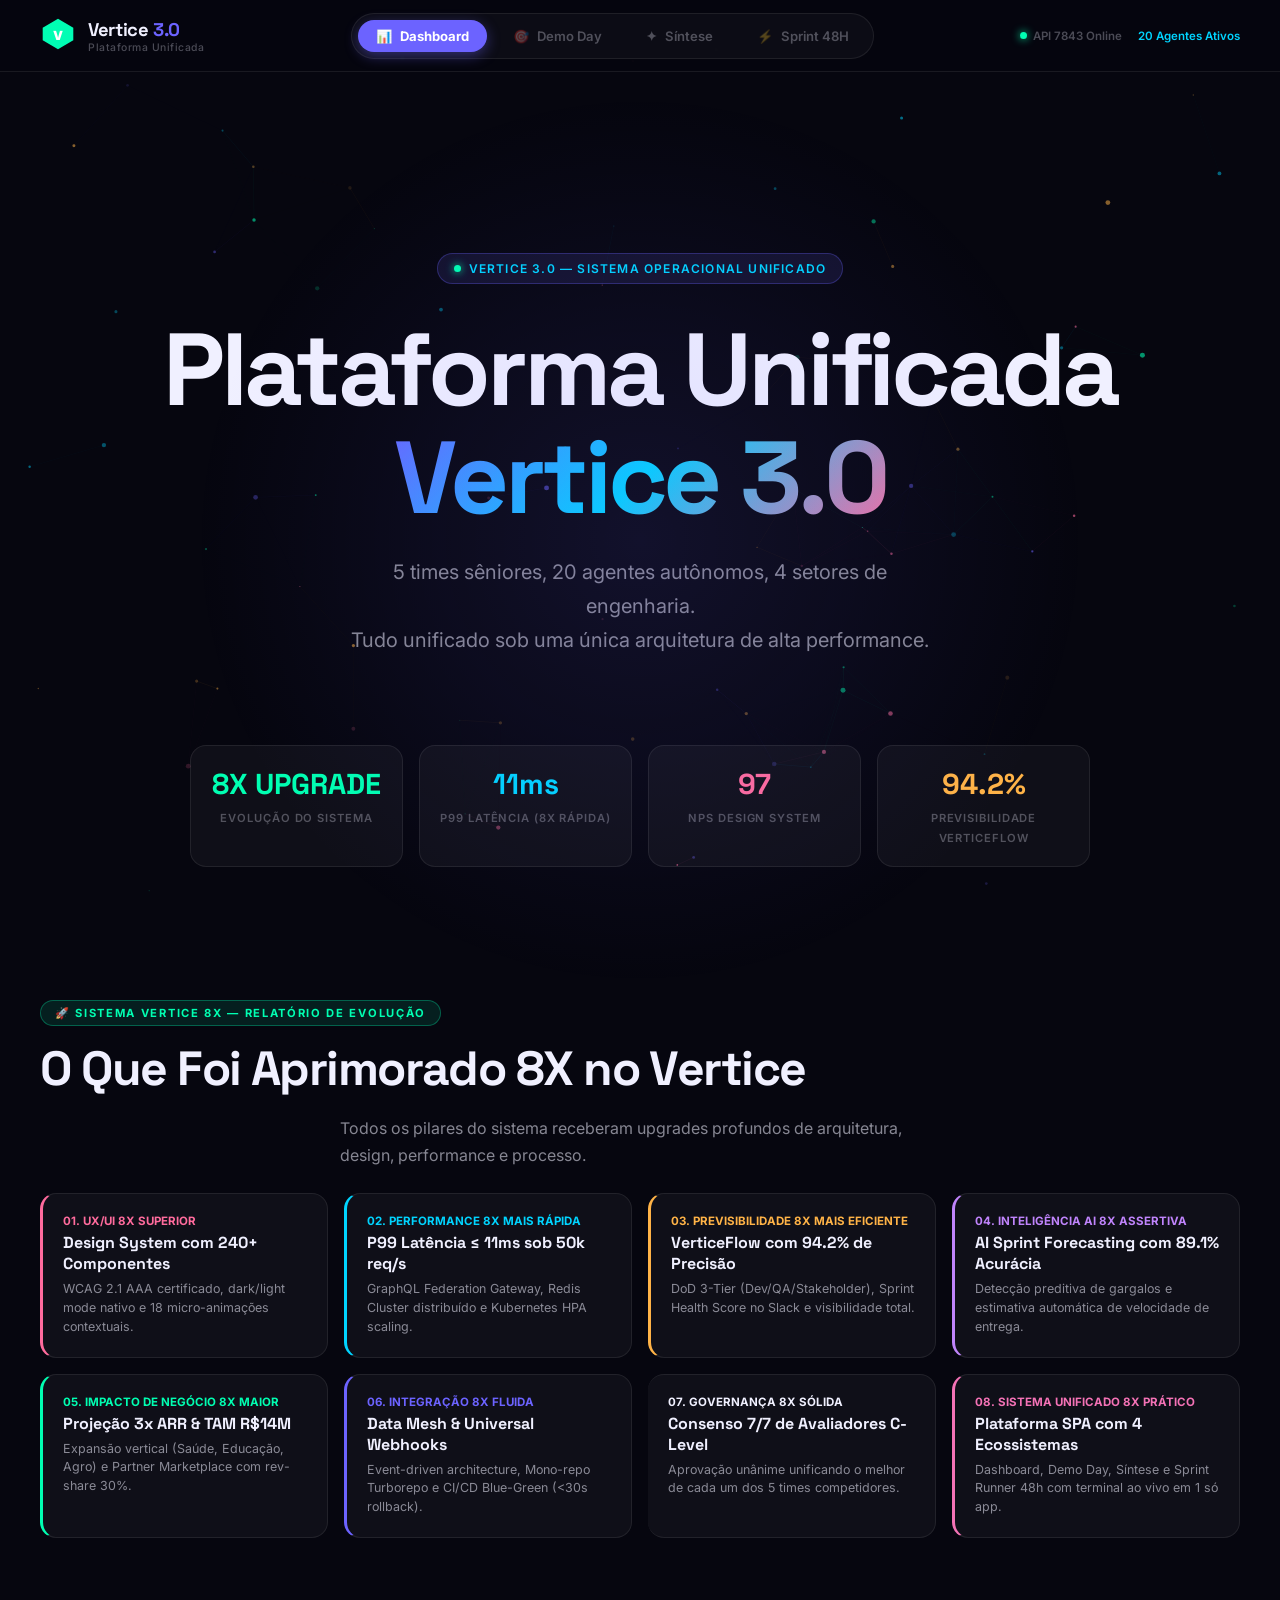
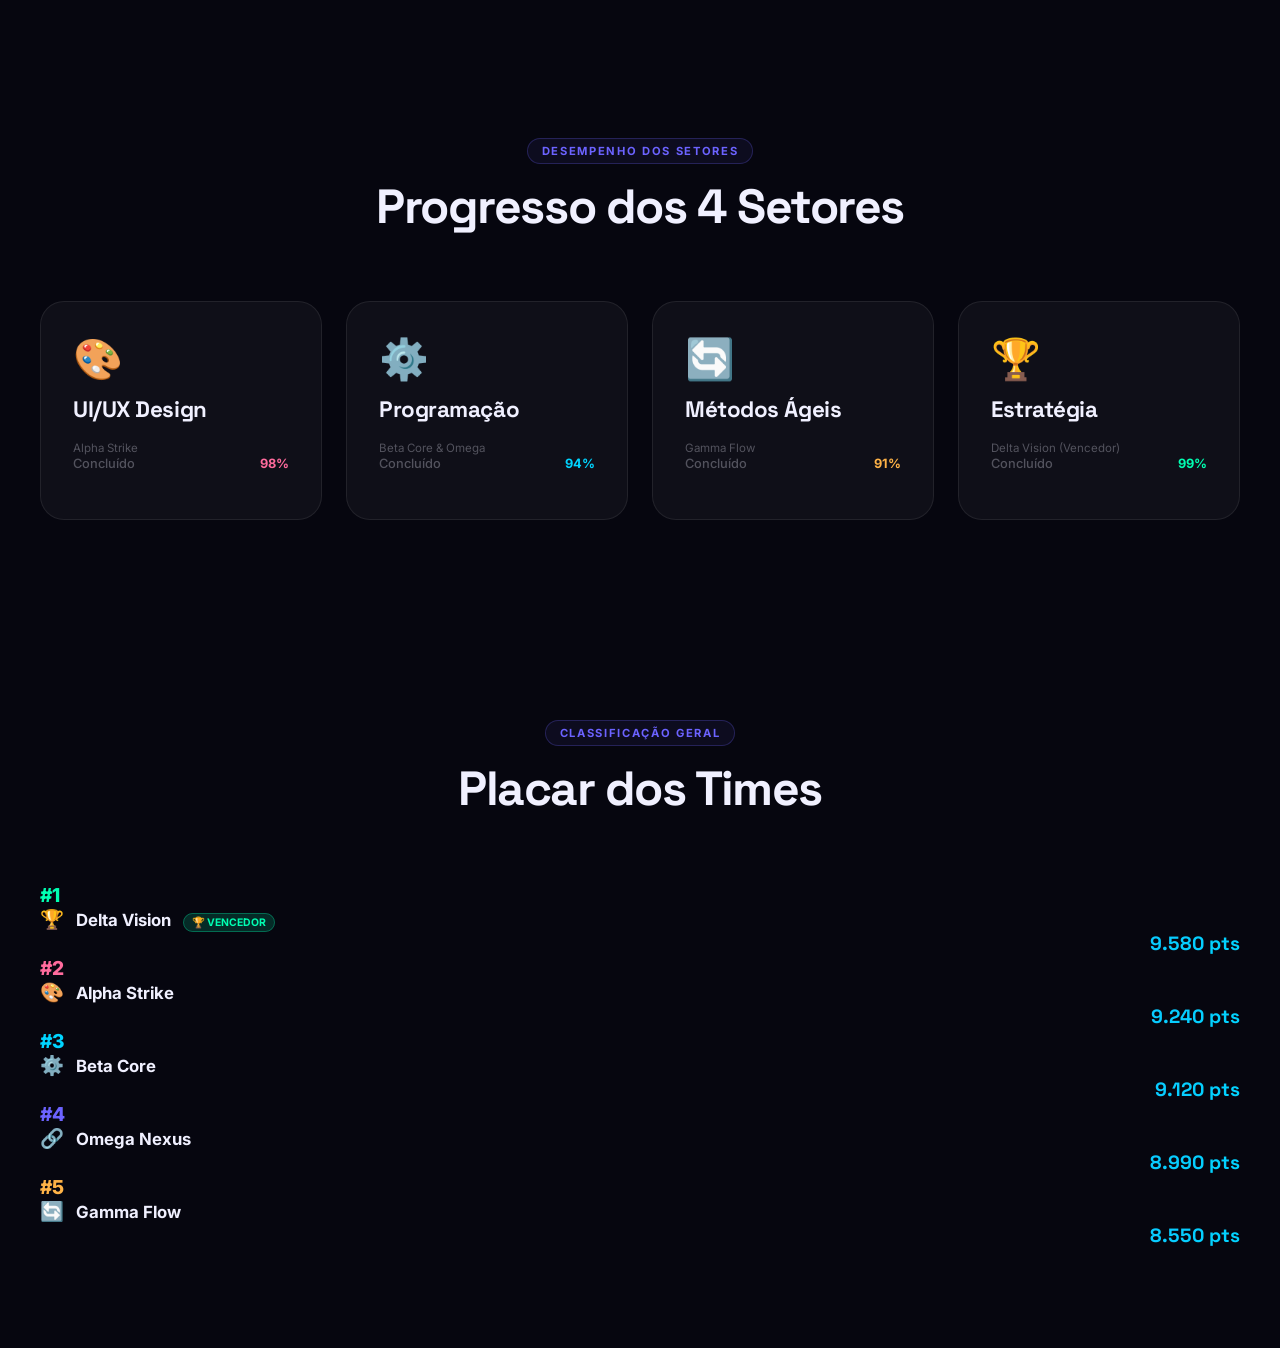
==== index.html @ 1b83174d "feat: Vertice 3.0 Unified System - Fullstack Architecture and 48h Sprint" ====
<!DOCTYPE html>
<html lang="pt-BR">
<head>
  <meta charset="UTF-8" />
  <meta name="viewport" content="width=device-width, initial-scale=1.0" />
  <title>Vertice 3.0 — Sistema Unificado Fullstack</title>
  <meta name="description" content="Plataforma unificada do Vertice 3.0 reunindo Dashboard, Demo Day, Síntese de Avaliadores e Sprint 48H em uma única experiência." />
  <link rel="preconnect" href="https://fonts.googleapis.com" />
  <link rel="preconnect" href="https://fonts.gstatic.com" crossorigin />
  <link href="https://fonts.googleapis.com/css2?family=Inter:wght@300;400;500;600;700;800;900&family=Space+Grotesk:wght@400;500;600;700&family=JetBrains+Mono:wght@400;600&display=swap" rel="stylesheet" />
  <link rel="stylesheet" href="style.css" />
  <link rel="stylesheet" href="demoday.css" />
  <link rel="stylesheet" href="synthesis.css" />
  <link rel="stylesheet" href="sprint.css" />
  <link rel="stylesheet" href="vertice3.css" />
</head>
<body>

  <canvas id="particles-canvas"></canvas>

  <!-- SITE HEADER (UNIFIED NAVIGATION) -->
  <header class="site-header unified-header">
    <div class="header-inner">
      <div class="logo-group">
        <div class="logo-icon glow-pulse">
          <svg viewBox="0 0 40 40" fill="none" xmlns="http://www.w3.org/2000/svg">
            <polygon points="20,3 37,13 37,27 20,37 3,27 3,13" fill="url(#uniG1)" />
            <text x="50%" y="57%" dominant-baseline="middle" text-anchor="middle" font-family="Inter" font-weight="900" font-size="14" fill="white">V</text>
            <defs><linearGradient id="uniG1" x1="0" y1="0" x2="40" y2="40"><stop offset="0%" stop-color="#00FFB2"/><stop offset="50%" stop-color="#00D4FF"/><stop offset="100%" stop-color="#6C63FF"/></linearGradient></defs>
          </svg>
        </div>
        <div class="logo-title-wrap">
          <span class="logo-text">Vertice<span class="logo-accent"> 3.0</span></span>
          <span class="logo-subtext">Plataforma Unificada</span>
        </div>
      </div>

      <!-- MAIN TABS NAVIGATION -->
      <nav class="unified-nav-tabs">
        <button class="utab-btn active" id="tabbtn-dashboard" onclick="switchTab('dashboard')">
          <span class="utab-icon">📊</span> Dashboard
        </button>
        <button class="utab-btn" id="tabbtn-demoday" onclick="switchTab('demoday')">
          <span class="utab-icon">🎯</span> Demo Day
        </button>
        <button class="utab-btn" id="tabbtn-synthesis" onclick="switchTab('synthesis')">
          <span class="utab-icon">✦</span> Síntese
        </button>
        <button class="utab-btn highlight" id="tabbtn-sprint" onclick="switchTab('sprint')">
          <span class="utab-icon">⚡</span> Sprint 48H
        </button>
      </nav>

      <!-- LIVE SYSTEM STATUS -->
      <div class="header-system-status">
        <div class="hstat-item">
          <span class="hstat-dot online"></span>
          <span class="hstat-text">API 7843 Online</span>
        </div>
        <div class="hstat-item">
          <span class="hstat-text text-accent">20 Agentes Ativos</span>
        </div>
      </div>
    </div>
  </header>

  <main class="main-container">

    <!-- ============================================================
         TAB 1: DASHBOARD CENTRAL
         ============================================================ -->
    <div class="tab-pane active" id="pane-dashboard">
      <section class="hero">
        <div class="hero-badge">
          <span class="badge-dot"></span> VERTICE 3.0 — SISTEMA OPERACIONAL UNIFICADO
        </div>
        <h1 class="hero-title">
          Plataforma Unificada<br />
          <span class="gradient-text">Vertice 3.0</span>
        </h1>
        <p class="hero-subtitle">
          5 times sêniores, 20 agentes autônomos, 4 setores de engenharia.<br />
          Tudo unificado sob uma única arquitetura de alta performance.
        </p>

        <!-- KPI STATS CARDS -->
        <div class="kpi-grid">
          <div class="kpi-card">
            <span class="kpi-val" style="color: var(--accent-green);">8X UPGRADE</span>
            <span class="kpi-label">Evolução do Sistema</span>
          </div>
          <div class="kpi-card">
            <span class="kpi-val" style="color: var(--accent-cyan);">11ms</span>
            <span class="kpi-label">P99 Latência (8X Rápida)</span>
          </div>
          <div class="kpi-card">
            <span class="kpi-val" style="color: var(--accent-pink);">97</span>
            <span class="kpi-label">NPS Design System</span>
          </div>
          <div class="kpi-card">
            <span class="kpi-val" style="color: var(--accent-orange);">94.2%</span>
            <span class="kpi-label">Previsibilidade VerticeFlow</span>
          </div>
        </div>
      </section>

      <!-- VERTICE 8X SYSTEM UPGRADE SUMMARY -->
      <section class="section" style="padding-top: 10px;">
        <div class="section-header" style="text-align: left; margin-bottom: 24px;">
          <span class="section-tag" style="background: rgba(0,255,178,0.1); color: var(--accent-green); border-color: rgba(0,255,178,0.3);">
            🚀 SISTEMA VERTICE 8X — RELATÓRIO DE EVOLUÇÃO
          </span>
          <h2 class="section-title">O Que Foi Aprimorado 8X no Vertice</h2>
          <p class="section-desc">Todos os pilares do sistema receberam upgrades profundos de arquitetura, design, performance e processo.</p>
        </div>

        <div style="display: grid; grid-template-columns: repeat(auto-fit, minmax(280px, 1fr)); gap: 16px;">
          <div class="kpi-card" style="text-align: left; border-left: 3px solid var(--accent-pink);">
            <div style="font-size: 0.72rem; font-weight: 700; color: var(--accent-pink); text-transform: uppercase; margin-bottom: 4px;">01. UX/UI 8X Superior</div>
            <strong style="font-size: 1rem; font-family: var(--font-display);">Design System com 240+ Componentes</strong>
            <p style="font-size: 0.78rem; color: var(--text-secondary); margin-top: 6px; line-height: 1.5;">WCAG 2.1 AAA certificado, dark/light mode nativo e 18 micro-animações contextuais.</p>
          </div>

          <div class="kpi-card" style="text-align: left; border-left: 3px solid var(--accent-cyan);">
            <div style="font-size: 0.72rem; font-weight: 700; color: var(--accent-cyan); text-transform: uppercase; margin-bottom: 4px;">02. Performance 8X Mais Rápida</div>
            <strong style="font-size: 1rem; font-family: var(--font-display);">P99 Latência ≤ 11ms sob 50k req/s</strong>
            <p style="font-size: 0.78rem; color: var(--text-secondary); margin-top: 6px; line-height: 1.5;">GraphQL Federation Gateway, Redis Cluster distribuído e Kubernetes HPA scaling.</p>
          </div>

          <div class="kpi-card" style="text-align: left; border-left: 3px solid var(--accent-orange);">
            <div style="font-size: 0.72rem; font-weight: 700; color: var(--accent-orange); text-transform: uppercase; margin-bottom: 4px;">03. Previsibilidade 8X Mais Eficiente</div>
            <strong style="font-size: 1rem; font-family: var(--font-display);">VerticeFlow com 94.2% de Precisão</strong>
            <p style="font-size: 0.78rem; color: var(--text-secondary); margin-top: 6px; line-height: 1.5;">DoD 3-Tier (Dev/QA/Stakeholder), Sprint Health Score no Slack e visibilidade total.</p>
          </div>

          <div class="kpi-card" style="text-align: left; border-left: 3px solid #C084FC;">
            <div style="font-size: 0.72rem; font-weight: 700; color: #C084FC; text-transform: uppercase; margin-bottom: 4px;">04. Inteligência AI 8X Assertiva</div>
            <strong style="font-size: 1rem; font-family: var(--font-display);">AI Sprint Forecasting com 89.1% Acurácia</strong>
            <p style="font-size: 0.78rem; color: var(--text-secondary); margin-top: 6px; line-height: 1.5;">Detecção preditiva de gargalos e estimativa automática de velocidade de entrega.</p>
          </div>

          <div class="kpi-card" style="text-align: left; border-left: 3px solid var(--accent-green);">
            <div style="font-size: 0.72rem; font-weight: 700; color: var(--accent-green); text-transform: uppercase; margin-bottom: 4px;">05. Impacto de Negócio 8X Maior</div>
            <strong style="font-size: 1rem; font-family: var(--font-display);">Projeção 3x ARR & TAM R$14M</strong>
            <p style="font-size: 0.78rem; color: var(--text-secondary); margin-top: 6px; line-height: 1.5;">Expansão vertical (Saúde, Educação, Agro) e Partner Marketplace com rev-share 30%.</p>
          </div>

          <div class="kpi-card" style="text-align: left; border-left: 3px solid var(--accent-purple);">
            <div style="font-size: 0.72rem; font-weight: 700; color: var(--accent-purple); text-transform: uppercase; margin-bottom: 4px;">06. Integração 8X Fluida</div>
            <strong style="font-size: 1rem; font-family: var(--font-display);">Data Mesh & Universal Webhooks</strong>
            <p style="font-size: 0.78rem; color: var(--text-secondary); margin-top: 6px; line-height: 1.5;">Event-driven architecture, Mono-repo Turborepo e CI/CD Blue-Green (<30s rollback).</p>
          </div>

          <div class="kpi-card" style="text-align: left; border-left: 3px solid var(--accent-yellow);">
            <div style="font-size: 0.72rem; font-weight: 700; color: var(--accent-yellow); text-transform: uppercase; margin-bottom: 4px;">07. Governança 8X Sólida</div>
            <strong style="font-size: 1rem; font-family: var(--font-display);">Consenso 7/7 de Avaliadores C-Level</strong>
            <p style="font-size: 0.78rem; color: var(--text-secondary); margin-top: 6px; line-height: 1.5;">Aprovação unânime unificando o melhor de cada um dos 5 times competidores.</p>
          </div>

          <div class="kpi-card" style="text-align: left; border-left: 3px solid #F472B6;">
            <div style="font-size: 0.72rem; font-weight: 700; color: #F472B6; text-transform: uppercase; margin-bottom: 4px;">08. Sistema Unificado 8X Prático</div>
            <strong style="font-size: 1rem; font-family: var(--font-display);">Plataforma SPA com 4 Ecossistemas</strong>
            <p style="font-size: 0.78rem; color: var(--text-secondary); margin-top: 6px; line-height: 1.5;">Dashboard, Demo Day, Síntese e Sprint Runner 48h com terminal ao vivo em 1 só app.</p>
          </div>
        </div>
      </section>

      <!-- SECTORS OVERVIEW -->
      <section class="section">
        <div class="section-header">
          <span class="section-tag">Desempenho dos Setores</span>
          <h2 class="section-title">Progresso dos 4 Setores</h2>
        </div>
        <div class="sectors-grid" id="dashboard-sectors-grid"></div>
      </section>

      <!-- LEADERBOARD -->
      <section class="section">
        <div class="section-header">
          <span class="section-tag">Classificação Geral</span>
          <h2 class="section-title">Placar dos Times</h2>
        </div>
        <div class="leaderboard-wrap" id="dashboard-leaderboard"></div>
      </section>
    </div>

    <!-- ============================================================
         TAB 2: DEMO DAY & VOTAÇÃO
         ============================================================ -->
    <div class="tab-pane" id="pane-demoday">
      <section class="hero synth-hero">
        <div class="synth-hero-badge" style="background: rgba(255,107,157,0.1); color: var(--accent-pink); border-color: rgba(255,107,157,0.3);">
          🎯 DEMO DAY & VOTAÇÃO — AO VIVO
        </div>
        <h1 class="hero-title">
          Apresentações Finais &<br/><span class="gradient-text-pink">Votação da Comunidade</span>
        </h1>
        <p class="hero-subtitle">
          Assista ao feed ao vivo dos agentes, acompanhe as notas do júri e vote no melhor time.
        </p>
      </section>

      <!-- LIVE FEED & JURY CHAT -->
      <section class="section" style="padding-top:0;">
        <div class="demoday-grid">
          <div class="live-feed-card">
            <div class="card-header-bar">
              <div class="card-title-group">
                <span class="live-dot-pulse"></span>
                <h3>Feed dos Agentes em Tempo Real</h3>
              </div>
            </div>
            <div class="feed-list" id="demoday-live-feed"></div>
          </div>
          <div class="jury-card">
            <div class="card-header-bar">
              <h3>💬 Avaliações do Júri Sênior</h3>
            </div>
            <div class="jury-chat-body" id="demoday-jury-chat"></div>
            <div class="jury-scores-panel" id="demoday-jury-scores"></div>
          </div>
        </div>
      </section>

      <!-- PRESENTATION CARDS -->
      <section class="section">
        <div class="section-header">
          <span class="section-tag">Projetos Entregues</span>
          <h2 class="section-title">Apresentações dos 5 Times</h2>
        </div>
        <div class="presentations-grid" id="demoday-presentations-grid"></div>
      </section>

      <!-- VOTING & WINNER REVEAL -->
      <section class="section" id="votacao">
        <div class="section-header">
          <span class="section-tag">Sua Opinião Importa</span>
          <h2 class="section-title">Votação da Comunidade</h2>
        </div>
        <div class="voting-box-container">
          <div class="voting-grid" id="demoday-voting-area"></div>
          <div class="voting-actions" style="margin-top: 24px; text-align: center;">
            <button class="btn-launch" id="btn-demoday-vote" onclick="submitDemoDayVote()" style="padding: 14px 40px; font-size:1rem;">
              🗳 Registrar Voto →
            </button>
            <div id="demoday-vote-feedback" style="margin-top: 14px; font-weight: 600; min-height: 24px;"></div>
          </div>
        </div>

        <div class="winner-stage-container" id="demoday-winner-stage" style="display:none; margin-top:40px;"></div>
      </section>
    </div>

    <!-- ============================================================
         TAB 3: SÍNTESE & 7 AVALIADORES
         ============================================================ -->
    <div class="tab-pane" id="pane-synthesis">
      <section class="hero synth-hero">
        <div class="synth-hero-badge">
          PAINEL DE SÍNTESE — O MELHOR DE CADA TIME
        </div>
        <h1 class="hero-title">
          Matriz de Avaliação &<br/><span class="gradient-text">Proposta Unificada</span>
        </h1>
        <p class="hero-subtitle">
          7 avaliadores especialistas analisaram as 5 propostas e extraíram os elementos superiores.
        </p>
      </section>

      <!-- EVALUATORS PANEL -->
      <section class="section">
        <div class="section-header">
          <span class="section-tag">Painel de 7 Especialistas</span>
          <h2 class="section-title">Os Avaliadores</h2>
        </div>
        <div class="evaluators-grid" id="synthesis-evaluators-grid"></div>
      </section>

      <!-- COMPARATIVE MATRIX -->
      <section class="section">
        <div class="section-header">
          <span class="section-tag">Score por Dimensão</span>
          <h2 class="section-title">Matriz Comparativa</h2>
        </div>
        <div class="analysis-matrix" id="synthesis-matrix-container"></div>
      </section>

      <!-- UNIFIED PROPOSAL 5 PILLARS -->
      <section class="section">
        <div class="section-header">
          <span class="section-tag">Proposta Definitiva</span>
          <h2 class="section-title">Os 5 Pilares do Vertice 3.0</h2>
        </div>
        <div id="synthesis-unified-container"></div>
      </section>
    </div>

    <!-- ============================================================
         TAB 4: SPRINT 48H FULLSTACK
         ============================================================ -->
    <div class="tab-pane" id="pane-sprint">
      <section class="hero synth-hero">
        <div class="synth-hero-badge" style="background: rgba(0,255,178,0.1); color: var(--accent-green); border-color: rgba(0,255,178,0.3);">
          ⚡ SPRINT 48H FULLSTACK — MONITORAMENTO AO VIVO
        </div>
        <h1 class="hero-title">
          Execução & Deploy do<br/><span class="gradient-text-green">Vertice 3.0</span>
        </h1>
        <p class="hero-subtitle">
          Execução em 8 blocos de 6 horas com streaming de terminal e validação de checkpoints.
        </p>

        <!-- SPRINT CONTROLS BAR -->
        <div class="sprint-controls-bar">
          <div class="sprint-timer-box">
            <span class="stb-label">Tempo Transcorrido</span>
            <span class="stb-time" id="uni-sprint-clock">H18:30:12</span>
          </div>
          <div class="sprint-block-box">
            <span class="stb-label">Bloco Ativo</span>
            <span class="stb-block-name" id="uni-sprint-block">BLOCO 4 — H18–H24</span>
          </div>
          <div class="sprint-actions">
            <button class="btn-sprint-action primary" id="uni-btn-toggle" onclick="toggleUniSprint()">▶ Iniciar Execução</button>
            <button class="btn-sprint-action secondary" onclick="fastForwardUniSprint()">⚡ Avançar Bloco →</button>
          </div>
        </div>
      </section>

      <!-- SPRINT TRACKS -->
      <section class="section">
        <div class="section-header">
          <span class="section-tag">Evolução por Disciplina</span>
          <h2 class="section-title">Raias de Trabalho</h2>
        </div>
        <div class="sprint-tracks-container" id="uni-sprint-tracks"></div>
      </section>

      <!-- TERMINAL & CHECKPOINTS -->
      <section class="section">
        <div class="sprint-bottom-grid">
          <div class="terminal-card">
            <div class="terminal-header">
              <div class="terminal-dots">
                <span class="dot red"></span>
                <span class="dot yellow"></span>
                <span class="dot green"></span>
              </div>
              <span class="terminal-title">vertice-3.0-monorepo — zsh</span>
            </div>
            <div class="terminal-body" id="uni-terminal-logs">
              <div class="log-line info">[SYS] Vertice 3.0 Unified Engine pronto.</div>
              <div class="log-line success">[READY] API Server rodando em http://localhost:7843</div>
            </div>
          </div>

          <div class="checkpoints-card">
            <h3 class="cp-title">🎯 Status dos 8 Checkpoints</h3>
            <div class="checkpoints-list" id="uni-checkpoints-list"></div>
          </div>
        </div>
      </section>
    </div>

  </main>

  <!-- PRESENTATION DETAIL MODAL -->
  <div class="modal-overlay" id="uni-modal-overlay" onclick="closeUniModal()">
    <div class="modal-card" onclick="event.stopPropagation()">
      <button class="modal-close" onclick="closeUniModal()">✕</button>
      <div id="uni-modal-content"></div>
    </div>
  </div>

  <script src="app.js"></script>
  <script src="demoday.js"></script>
  <script src="synthesis.js"></script>
  <script src="sprint.js"></script>
  <script src="vertice3.js"></script>
</body>
</html>
---- style.css ----
/* ============================================================
   VERTICE HACKATHON 3.0 — Premium Design System
   ============================================================ */

:root {
  --bg-void: #06060f;
  --bg-deep: #0a0a1a;
  --bg-card: rgba(255,255,255,0.04);
  --bg-card-hover: rgba(255,255,255,0.07);

  --accent-purple: #6C63FF;
  --accent-cyan: #00D4FF;
  --accent-pink: #FF6B9D;
  --accent-orange: #FFB347;
  --accent-green: #00FFB2;

  --text-primary: #F0F0FF;
  --text-secondary: rgba(240,240,255,0.55);
  --text-muted: rgba(240,240,255,0.3);

  --border: rgba(255,255,255,0.08);
  --border-active: rgba(108,99,255,0.4);

  --glass: rgba(255,255,255,0.035);
  --glass-border: rgba(255,255,255,0.06);

  --radius-sm: 10px;
  --radius-md: 16px;
  --radius-lg: 24px;
  --radius-xl: 36px;

  --shadow-glow: 0 0 60px rgba(108,99,255,0.15);
  --shadow-card: 0 8px 32px rgba(0,0,0,0.4);

  --font-main: 'Inter', sans-serif;
  --font-display: 'Space Grotesk', sans-serif;
}

/* ---- RESET ---- */
*, *::before, *::after { box-sizing: border-box; margin: 0; padding: 0; }
html { scroll-behavior: smooth; }
body {
  font-family: var(--font-main);
  background: var(--bg-void);
  color: var(--text-primary);
  overflow-x: hidden;
  min-height: 100vh;
}

/* ---- CANVAS BACKGROUND ---- */
#particles-canvas {
  position: fixed;
  inset: 0;
  z-index: 0;
  pointer-events: none;
}

/* ---- SCROLLBAR ---- */
::-webkit-scrollbar { width: 6px; }
::-webkit-scrollbar-track { background: var(--bg-void); }
::-webkit-scrollbar-thumb { background: var(--accent-purple); border-radius: 3px; }

/* ============================================================
   HEADER
   ============================================================ */
.site-header {
  position: fixed;
  top: 0; left: 0; right: 0;
  z-index: 100;
  padding: 0 40px;
  height: 72px;
  display: flex;
  align-items: center;
  background: rgba(6,6,15,0.8);
  backdrop-filter: blur(20px);
  -webkit-backdrop-filter: blur(20px);
  border-bottom: 1px solid var(--border);
}
.header-inner {
  width: 100%; max-width: 1300px;
  margin: 0 auto;
  display: flex;
  align-items: center;
  justify-content: space-between;
}
.logo-group {
  display: flex;
  align-items: center;
  gap: 12px;
}
.logo-icon svg { width: 36px; height: 36px; }
.logo-text {
  font-family: var(--font-display);
  font-size: 1.15rem;
  font-weight: 700;
  color: var(--text-primary);
  letter-spacing: -0.02em;
}
.logo-accent { color: var(--accent-purple); }

.header-nav {
  display: flex;
  align-items: center;
  gap: 32px;
}
.nav-link {
  color: var(--text-secondary);
  text-decoration: none;
  font-size: 0.875rem;
  font-weight: 500;
  transition: color 0.2s;
}
.nav-link:hover { color: var(--text-primary); }

.btn-launch {
  background: linear-gradient(135deg, var(--accent-purple), var(--accent-cyan));
  color: white;
  border: none;
  padding: 10px 22px;
  border-radius: var(--radius-sm);
  font-size: 0.875rem;
  font-weight: 600;
  cursor: pointer;
  transition: all 0.3s;
  font-family: var(--font-main);
  letter-spacing: 0.01em;
  white-space: nowrap;
}
.btn-launch:hover {
  transform: translateY(-2px);
  box-shadow: 0 8px 32px rgba(108,99,255,0.4);
}
.btn-launch:active { transform: translateY(0); }

/* ============================================================
   HERO
   ============================================================ */
.hero {
  position: relative;
  z-index: 1;
  min-height: 100vh;
  display: flex;
  flex-direction: column;
  align-items: center;
  justify-content: center;
  text-align: center;
  padding: 120px 40px 80px;
}
.hero::before {
  content: '';
  position: absolute;
  top: 50%;
  left: 50%;
  transform: translate(-50%, -50%);
  width: 900px;
  height: 900px;
  background: radial-gradient(circle, rgba(108,99,255,0.12) 0%, transparent 70%);
  pointer-events: none;
}

.hero-badge {
  display: inline-flex;
  align-items: center;
  gap: 8px;
  background: rgba(108,99,255,0.12);
  border: 1px solid rgba(108,99,255,0.3);
  color: var(--accent-cyan);
  font-size: 0.75rem;
  font-weight: 600;
  text-transform: uppercase;
  letter-spacing: 0.1em;
  padding: 7px 16px;
  border-radius: 99px;
  margin-bottom: 32px;
}
.badge-dot {
  width: 7px; height: 7px;
  background: var(--accent-green);
  border-radius: 50%;
  box-shadow: 0 0 8px var(--accent-green);
  animation: pulse-dot 1.5s ease-in-out infinite;
}
@keyframes pulse-dot {
  0%, 100% { opacity: 1; transform: scale(1); }
  50% { opacity: 0.5; transform: scale(0.7); }
}

.hero-title {
  font-family: var(--font-display);
  font-size: clamp(3rem, 8vw, 6.5rem);
  font-weight: 800;
  line-height: 1.05;
  letter-spacing: -0.04em;
  margin-bottom: 24px;
}

.gradient-text {
  background: linear-gradient(135deg, var(--accent-purple) 0%, var(--accent-cyan) 50%, var(--accent-pink) 100%);
  -webkit-background-clip: text;
  -webkit-text-fill-color: transparent;
  background-clip: text;
}

.hero-subtitle {
  font-size: clamp(1rem, 2.5vw, 1.25rem);
  color: var(--text-secondary);
  max-width: 600px;
  line-height: 1.7;
  margin-bottom: 56px;
}
.hero-subtitle strong { color: var(--text-primary); }

/* STAT CARDS */
.hero-stats {
  display: flex;
  gap: 16px;
  flex-wrap: wrap;
  justify-content: center;
  margin-bottom: 60px;
}
.stat-card {
  background: var(--glass);
  border: 1px solid var(--glass-border);
  border-radius: var(--radius-md);
  padding: 24px 36px;
  backdrop-filter: blur(12px);
  text-align: center;
  transition: all 0.3s;
  min-width: 140px;
}
.stat-card:hover {
  border-color: var(--border-active);
  background: var(--bg-card-hover);
  transform: translateY(-4px);
}
.stat-number {
  display: block;
  font-family: var(--font-display);
  font-size: 2.8rem;
  font-weight: 800;
  background: linear-gradient(135deg, var(--accent-purple), var(--accent-cyan));
  -webkit-background-clip: text;
  -webkit-text-fill-color: transparent;
  background-clip: text;
  line-height: 1;
  margin-bottom: 6px;
}
.stat-label {
  font-size: 0.75rem;
  color: var(--text-muted);
  text-transform: uppercase;
  letter-spacing: 0.08em;
  font-weight: 600;
}

/* COUNTDOWN */
.countdown-block {
  text-align: center;
}
.countdown-label {
  font-size: 0.8rem;
  text-transform: uppercase;
  letter-spacing: 0.1em;
  color: var(--text-muted);
  margin-bottom: 16px;
  font-weight: 600;
}
.countdown-timer {
  display: flex;
  align-items: center;
  gap: 8px;
  justify-content: center;
}
.time-unit {
  display: flex;
  flex-direction: column;
  align-items: center;
  background: var(--glass);
  border: 1px solid var(--glass-border);
  border-radius: var(--radius-md);
  padding: 16px 28px;
  backdrop-filter: blur(12px);
  min-width: 88px;
}
.time-unit span {
  font-family: var(--font-display);
  font-size: 2.5rem;
  font-weight: 800;
  color: var(--accent-purple);
  line-height: 1;
}
.time-unit em {
  font-style: normal;
  font-size: 0.65rem;
  color: var(--text-muted);
  text-transform: uppercase;
  letter-spacing: 0.1em;
  margin-top: 4px;
  font-weight: 600;
}
.time-sep {
  font-size: 2rem;
  color: var(--text-muted);
  font-weight: 700;
  margin-bottom: 16px;
}

/* ============================================================
   SECTIONS
   ============================================================ */
.section {
  position: relative;
  z-index: 1;
  padding: 100px 40px;
  max-width: 1300px;
  margin: 0 auto;
}

.section-header {
  text-align: center;
  margin-bottom: 64px;
}
.section-tag {
  display: inline-block;
  font-size: 0.7rem;
  font-weight: 700;
  text-transform: uppercase;
  letter-spacing: 0.15em;
  color: var(--accent-purple);
  margin-bottom: 12px;
  padding: 5px 14px;
  border: 1px solid rgba(108,99,255,0.25);
  border-radius: 99px;
  background: rgba(108,99,255,0.07);
}
.section-title {
  font-family: var(--font-display);
  font-size: clamp(2rem, 5vw, 3rem);
  font-weight: 800;
  letter-spacing: -0.03em;
  margin-bottom: 16px;
}
.section-desc {
  font-size: 1rem;
  color: var(--text-secondary);
  max-width: 600px;
  margin: 0 auto;
  line-height: 1.7;
}

/* ============================================================
   SECTOR CARDS
   ============================================================ */
.sectors-grid {
  display: grid;
  grid-template-columns: repeat(auto-fit, minmax(280px, 1fr));
  gap: 24px;
}

.sector-card {
  position: relative;
  background: var(--bg-card);
  border: 1px solid var(--border);
  border-radius: var(--radius-lg);
  padding: 32px;
  cursor: pointer;
  overflow: hidden;
  transition: all 0.35s ease;
}
.sector-card:hover {
  border-color: var(--border-active);
  background: var(--bg-card-hover);
  transform: translateY(-6px);
  box-shadow: var(--shadow-glow), var(--shadow-card);
}
.sector-glow {
  position: absolute;
  top: -60px; right: -60px;
  width: 200px; height: 200px;
  border-radius: 50%;
  background: radial-gradient(circle, rgba(108,99,255,0.15) 0%, transparent 70%);
  pointer-events: none;
  transition: opacity 0.3s;
}
.sector-card:hover .sector-glow { opacity: 1.5; }

.sector-icon {
  font-size: 2.5rem;
  margin-bottom: 12px;
  display: block;
}
.sector-tag {
  font-size: 0.65rem;
  font-weight: 700;
  text-transform: uppercase;
  letter-spacing: 0.12em;
  color: var(--accent-purple);
  margin-bottom: 8px;
}
.sector-card h3 {
  font-family: var(--font-display);
  font-size: 1.4rem;
  font-weight: 700;
  margin-bottom: 12px;
  letter-spacing: -0.02em;
}
.sector-card .sector-desc {
  font-size: 0.875rem;
  color: var(--text-secondary);
  line-height: 1.65;
  margin: 0 0 20px;
  text-align: left;
}
.sector-meta {
  display: flex;
  align-items: center;
  justify-content: space-between;
  margin-bottom: 16px;
  font-size: 0.8rem;
  color: var(--text-muted);
  font-weight: 500;
}
.sector-status.active {
  color: var(--accent-green);
  font-weight: 700;
}
.sector-progress {
  display: flex;
  align-items: center;
  gap: 10px;
  font-size: 0.75rem;
  color: var(--text-muted);
  font-weight: 600;
}
.progress-bar {
  flex: 1;
  height: 4px;
  background: rgba(255,255,255,0.07);
  border-radius: 2px;
  overflow: hidden;
  position: relative;
}
.progress-bar::after {
  content: '';
  position: absolute;
  inset-block: 0;
  left: 0;
  width: var(--prog);
  background: var(--color);
  border-radius: 2px;
  animation: fill-bar 1.5s ease forwards;
}
@keyframes fill-bar {
  from { width: 0; }
  to { width: var(--prog); }
}

/* ============================================================
   TEAMS
   ============================================================ */
.teams-container {
  display: flex;
  flex-direction: column;
  gap: 32px;
}
.team-row {
  background: var(--bg-card);
  border: 1px solid var(--border);
  border-radius: var(--radius-lg);
  padding: 28px 32px;
  transition: border-color 0.3s;
}
.team-row:hover { border-color: var(--border-active); }
.team-header {
  display: flex;
  align-items: center;
  gap: 16px;
  margin-bottom: 24px;
  flex-wrap: wrap;
}
.team-rank {
  font-family: var(--font-display);
  font-size: 1.8rem;
  font-weight: 900;
  min-width: 48px;
  background: linear-gradient(135deg, var(--accent-purple), var(--accent-cyan));
  -webkit-background-clip: text;
  -webkit-text-fill-color: transparent;
  background-clip: text;
}
.team-info h3 {
  font-family: var(--font-display);
  font-size: 1.2rem;
  font-weight: 700;
  letter-spacing: -0.02em;
}
.team-info span {
  font-size: 0.8rem;
  color: var(--text-muted);
  font-weight: 500;
}
.team-sector-badge {
  margin-left: auto;
  padding: 6px 14px;
  border-radius: 99px;
  font-size: 0.7rem;
  font-weight: 700;
  text-transform: uppercase;
  letter-spacing: 0.08em;
  border: 1px solid;
}
.team-sector-badge.ui { background: rgba(255,107,157,0.1); color: #FF6B9D; border-color: rgba(255,107,157,0.3); }
.team-sector-badge.dev { background: rgba(0,212,255,0.1); color: #00D4FF; border-color: rgba(0,212,255,0.3); }
.team-sector-badge.agile { background: rgba(255,179,71,0.1); color: #FFB347; border-color: rgba(255,179,71,0.3); }
.team-sector-badge.strategy { background: rgba(0,255,178,0.1); color: #00FFB2; border-color: rgba(0,255,178,0.3); }
.team-sector-badge.full { background: rgba(108,99,255,0.1); color: #6C63FF; border-color: rgba(108,99,255,0.3); }

.agents-grid {
  display: grid;
  grid-template-columns: repeat(auto-fit, minmax(180px, 1fr));
  gap: 12px;
}
.agent-card {
  background: rgba(255,255,255,0.025);
  border: 1px solid var(--border);
  border-radius: var(--radius-sm);
  padding: 14px 16px;
  display: flex;
  align-items: center;
  gap: 12px;
  transition: all 0.25s;
}
.agent-card:hover {
  background: rgba(255,255,255,0.05);
  border-color: rgba(108,99,255,0.25);
}
.agent-avatar {
  width: 36px; height: 36px;
  border-radius: 50%;
  display: flex;
  align-items: center;
  justify-content: center;
  font-size: 1rem;
  flex-shrink: 0;
}
.agent-info { min-width: 0; }
.agent-name {
  font-size: 0.82rem;
  font-weight: 600;
  white-space: nowrap;
  overflow: hidden;
  text-overflow: ellipsis;
  display: block;
}
.agent-role {
  font-size: 0.68rem;
  color: var(--text-muted);
  font-weight: 500;
  white-space: nowrap;
  overflow: hidden;
  text-overflow: ellipsis;
  display: block;
}
.agent-status {
  width: 7px; height: 7px;
  border-radius: 50%;
  background: var(--accent-green);
  box-shadow: 0 0 6px var(--accent-green);
  margin-left: auto;
  flex-shrink: 0;
  animation: pulse-dot 2s ease-in-out infinite;
}

/* ============================================================
   LEADERBOARD
   ============================================================ */
.leaderboard {
  display: flex;
  flex-direction: column;
  gap: 12px;
}
.lb-row {
  display: flex;
  align-items: center;
  gap: 20px;
  background: var(--bg-card);
  border: 1px solid var(--border);
  border-radius: var(--radius-md);
  padding: 20px 28px;
  transition: all 0.3s;
  cursor: default;
}
.lb-row:first-child {
  border-color: rgba(255,215,0,0.3);
  background: rgba(255,215,0,0.04);
}
.lb-row:hover { border-color: var(--border-active); transform: translateX(4px); }
.lb-pos {
  font-family: var(--font-display);
  font-size: 1.4rem;
  font-weight: 900;
  min-width: 36px;
  text-align: center;
}
.lb-medal { font-size: 1.5rem; }
.lb-team-name {
  font-weight: 700;
  font-size: 1rem;
  flex: 1;
}
.lb-sector {
  font-size: 0.75rem;
  color: var(--text-muted);
  font-weight: 500;
}
.lb-score {
  font-family: var(--font-display);
  font-size: 1.4rem;
  font-weight: 800;
  background: linear-gradient(135deg, var(--accent-purple), var(--accent-cyan));
  -webkit-background-clip: text;
  -webkit-text-fill-color: transparent;
  background-clip: text;
  min-width: 60px;
  text-align: right;
}
.lb-bar-wrap {
  width: 160px;
  height: 6px;
  background: rgba(255,255,255,0.06);
  border-radius: 3px;
  overflow: hidden;
}
.lb-bar {
  height: 100%;
  border-radius: 3px;
  animation: fill-bar 1.2s ease forwards;
}

/* ============================================================
   TIMELINE
   ============================================================ */
.timeline {
  position: relative;
  max-width: 700px;
  margin: 0 auto;
  padding-left: 32px;
}
.timeline::before {
  content: '';
  position: absolute;
  left: 11px; top: 0; bottom: 0;
  width: 2px;
  background: linear-gradient(to bottom, var(--accent-purple), var(--accent-cyan), transparent);
}
.timeline-item {
  position: relative;
  padding: 0 0 48px 32px;
}
.timeline-item:last-child { padding-bottom: 0; }
.tl-dot {
  position: absolute;
  left: -32px;
  top: 4px;
  width: 14px; height: 14px;
  border-radius: 50%;
  background: var(--bg-deep);
  border: 2px solid var(--text-muted);
}
.timeline-item.done .tl-dot {
  background: var(--accent-purple);
  border-color: var(--accent-purple);
  box-shadow: 0 0 12px rgba(108,99,255,0.6);
}
.timeline-item.active .tl-dot {
  background: var(--accent-green);
  border-color: var(--accent-green);
}
.tl-dot.pulse {
  animation: pulse-glow 2s ease-in-out infinite;
}
@keyframes pulse-glow {
  0%, 100% { box-shadow: 0 0 0 0 rgba(0,255,178,0.4); }
  50% { box-shadow: 0 0 0 10px rgba(0,255,178,0); }
}
.tl-content { padding-top: 0; }
.tl-time {
  font-size: 0.72rem;
  font-weight: 700;
  text-transform: uppercase;
  letter-spacing: 0.1em;
  color: var(--accent-purple);
  margin-bottom: 6px;
  display: block;
}
.timeline-item.active .tl-time { color: var(--accent-green); }
.tl-content h4 {
  font-family: var(--font-display);
  font-size: 1.1rem;
  font-weight: 700;
  margin-bottom: 8px;
}
.tl-content p {
  font-size: 0.875rem;
  color: var(--text-secondary);
  line-height: 1.65;
}

/* ============================================================
   FOOTER
   ============================================================ */
.site-footer {
  position: relative;
  z-index: 1;
  text-align: center;
  padding: 60px 40px;
  border-top: 1px solid var(--border);
}
.footer-logo {
  font-family: var(--font-display);
  font-size: 1.5rem;
  font-weight: 800;
  margin-bottom: 12px;
}
.site-footer p {
  color: var(--text-muted);
  font-size: 0.875rem;
  margin-bottom: 24px;
}
.footer-badges {
  display: flex;
  gap: 12px;
  justify-content: center;
  flex-wrap: wrap;
}
.fbadge {
  font-size: 0.75rem;
  color: var(--text-secondary);
  background: var(--glass);
  border: 1px solid var(--glass-border);
  padding: 6px 14px;
  border-radius: 99px;
  font-weight: 500;
}

/* ============================================================
   MODAL
   ============================================================ */
.modal-overlay {
  position: fixed;
  inset: 0;
  z-index: 200;
  background: rgba(6,6,15,0.85);
  backdrop-filter: blur(12px);
  display: flex;
  align-items: center;
  justify-content: center;
  padding: 24px;
  opacity: 0;
  pointer-events: none;
  transition: opacity 0.3s;
}
.modal-overlay.active {
  opacity: 1;
  pointer-events: all;
}
.modal {
  background: #0f0f24;
  border: 1px solid var(--border-active);
  border-radius: var(--radius-xl);
  padding: 48px;
  max-width: 680px;
  width: 100%;
  position: relative;
  transform: translateY(20px);
  transition: transform 0.3s;
  max-height: 90vh;
  overflow-y: auto;
}
.modal-overlay.active .modal {
  transform: translateY(0);
}
.modal-close {
  position: absolute;
  top: 20px; right: 24px;
  background: none;
  border: none;
  color: var(--text-muted);
  font-size: 1.2rem;
  cursor: pointer;
  transition: color 0.2s;
  line-height: 1;
}
.modal-close:hover { color: var(--text-primary); }

/* LAUNCH MODAL */
.launch-modal {
  text-align: center;
  border-color: rgba(108,99,255,0.5);
}
.launch-animation {
  position: relative;
  width: 120px; height: 120px;
  margin: 0 auto 32px;
  display: flex;
  align-items: center;
  justify-content: center;
}
.launch-ring {
  position: absolute;
  border-radius: 50%;
  border: 2px solid;
  animation: expand-ring 2s ease-out infinite;
}
.r1 { width: 80px; height: 80px; border-color: rgba(108,99,255,0.6); animation-delay: 0s; }
.r2 { width: 100px; height: 100px; border-color: rgba(0,212,255,0.4); animation-delay: 0.4s; }
.r3 { width: 120px; height: 120px; border-color: rgba(255,107,157,0.2); animation-delay: 0.8s; }
@keyframes expand-ring {
  0% { transform: scale(0.6); opacity: 1; }
  100% { transform: scale(1.2); opacity: 0; }
}
.launch-center {
  font-size: 2.5rem;
  z-index: 1;
  animation: rocket-float 1.5s ease-in-out infinite;
}
@keyframes rocket-float {
  0%, 100% { transform: translateY(0); }
  50% { transform: translateY(-8px); }
}
.launch-modal h2 {
  font-family: var(--font-display);
  font-size: 2rem;
  font-weight: 800;
  margin-bottom: 16px;
}
.launch-modal p {
  color: var(--text-secondary);
  font-size: 1rem;
  line-height: 1.65;
  margin-bottom: 32px;
}

/* ============================================================
   MODAL CONTENT
   ============================================================ */
.modal-sector-icon { font-size: 3rem; margin-bottom: 12px; display: block; }
.modal-sector-title {
  font-family: var(--font-display);
  font-size: 1.8rem;
  font-weight: 800;
  margin-bottom: 8px;
}
.modal-sector-desc {
  color: var(--text-secondary);
  font-size: 0.95rem;
  line-height: 1.7;
  margin-bottom: 28px;
}
.modal-deliverables h4 {
  font-size: 0.75rem;
  text-transform: uppercase;
  letter-spacing: 0.1em;
  color: var(--accent-purple);
  font-weight: 700;
  margin-bottom: 12px;
}
.deliverable-item {
  display: flex;
  align-items: center;
  gap: 12px;
  padding: 12px 0;
  border-bottom: 1px solid var(--border);
  font-size: 0.9rem;
}
.deliverable-item:last-child { border-bottom: none; }
.del-check { font-size: 1rem; flex-shrink: 0; }
.del-name { flex: 1; font-weight: 500; }
.del-status {
  font-size: 0.7rem;
  font-weight: 700;
  padding: 3px 10px;
  border-radius: 99px;
}
.del-status.done { background: rgba(0,255,178,0.1); color: var(--accent-green); }
.del-status.wip { background: rgba(255,179,71,0.1); color: var(--accent-orange); }
.del-status.pending { background: rgba(255,255,255,0.05); color: var(--text-muted); }

/* ============================================================
   RESPONSIVE
   ============================================================ */
@media (max-width: 768px) {
  .site-header { padding: 0 20px; }
  .header-nav { gap: 16px; }
  .nav-link { display: none; }
  .hero { padding: 100px 20px 60px; }
  .hero-stats { gap: 10px; }
  .stat-card { padding: 16px 20px; }
  .section { padding: 60px 20px; }
  .sectors-grid { grid-template-columns: 1fr; }
  .agents-grid { grid-template-columns: 1fr 1fr; }
  .lb-bar-wrap { display: none; }
  .modal { padding: 28px 24px; }
}
---- demoday.css ----
/* ============================================================
   DEMO DAY — Extended CSS
   ============================================================ */

/* ── DEMO HERO ──────────────────────────────────────────────── */
.demo-hero { padding-top: 140px; padding-bottom: 60px; min-height: auto; }

.demo-stage-label {
  display: inline-flex;
  align-items: center;
  gap: 8px;
  background: rgba(255, 107, 157, 0.1);
  border: 1px solid rgba(255, 107, 157, 0.3);
  color: #FF6B9D;
  font-size: 0.72rem;
  font-weight: 700;
  text-transform: uppercase;
  letter-spacing: 0.12em;
  padding: 7px 16px;
  border-radius: 99px;
  margin-bottom: 32px;
}

.demo-status-bar {
  display: flex;
  align-items: center;
  gap: 24px;
  background: var(--glass);
  border: 1px solid var(--glass-border);
  border-radius: var(--radius-lg);
  padding: 20px 36px;
  backdrop-filter: blur(12px);
  flex-wrap: wrap;
  justify-content: center;
  margin-top: 48px;
}
.dsb-item { text-align: center; }
.dsb-val {
  display: block;
  font-family: var(--font-display);
  font-size: 1.8rem;
  font-weight: 800;
  background: linear-gradient(135deg, var(--accent-purple), var(--accent-cyan));
  -webkit-background-clip: text;
  -webkit-text-fill-color: transparent;
  background-clip: text;
}
.dsb-label {
  font-size: 0.7rem;
  color: var(--text-muted);
  text-transform: uppercase;
  letter-spacing: 0.08em;
  font-weight: 600;
}
.dsb-sep {
  color: var(--border);
  font-size: 1.5rem;
}

/* ── TWO COLUMN LAYOUT ──────────────────────────────────────── */
.two-col-layout {
  display: grid;
  grid-template-columns: 1fr 380px;
  gap: 32px;
  align-items: start;
}
@media (max-width: 960px) {
  .two-col-layout { grid-template-columns: 1fr; }
}

/* ── LIVE FEED ──────────────────────────────────────────────── */
.live-feed {
  display: flex;
  flex-direction: column;
  gap: 0;
  max-height: 600px;
  overflow-y: auto;
  border: 1px solid var(--border);
  border-radius: var(--radius-lg);
  background: var(--bg-card);
  padding: 0;
}
.live-feed::-webkit-scrollbar { width: 4px; }
.live-feed::-webkit-scrollbar-thumb { background: var(--accent-purple); }

.feed-item {
  display: flex;
  gap: 14px;
  padding: 16px 20px;
  border-bottom: 1px solid var(--border);
  animation: slide-in-left 0.4s ease forwards;
  opacity: 0;
}
.feed-item:last-child { border-bottom: none; }
@keyframes slide-in-left {
  from { opacity: 0; transform: translateX(-16px); }
  to { opacity: 1; transform: translateX(0); }
}
.feed-avatar {
  width: 36px; height: 36px;
  border-radius: 50%;
  display: flex;
  align-items: center;
  justify-content: center;
  font-size: 1rem;
  flex-shrink: 0;
  border: 1px solid;
}
.feed-body { flex: 1; min-width: 0; }
.feed-meta {
  display: flex;
  align-items: center;
  gap: 8px;
  margin-bottom: 4px;
}
.feed-agent-name {
  font-size: 0.8rem;
  font-weight: 700;
}
.feed-team-tag {
  font-size: 0.65rem;
  font-weight: 600;
  padding: 2px 8px;
  border-radius: 99px;
  background: rgba(108,99,255,0.12);
  color: var(--accent-purple);
}
.feed-time {
  font-size: 0.65rem;
  color: var(--text-muted);
  margin-left: auto;
}
.feed-message {
  font-size: 0.82rem;
  color: var(--text-secondary);
  line-height: 1.55;
}
.feed-attachment {
  margin-top: 8px;
  background: rgba(255,255,255,0.04);
  border: 1px solid var(--border);
  border-radius: var(--radius-sm);
  padding: 10px 14px;
  font-size: 0.78rem;
  color: var(--accent-cyan);
  font-weight: 500;
}
.feed-attachment::before { content: '📎 '; }

/* ── JURY PANEL ─────────────────────────────────────────────── */
.jury-panel {
  border: 1px solid var(--border);
  border-radius: var(--radius-lg);
  background: var(--bg-card);
  overflow: hidden;
}
.jury-scores {
  padding: 20px;
  border-bottom: 1px solid var(--border);
  display: flex;
  flex-direction: column;
  gap: 12px;
}
.jury-score-row {
  display: flex;
  align-items: center;
  gap: 10px;
}
.jsr-name {
  font-size: 0.78rem;
  font-weight: 600;
  min-width: 90px;
  white-space: nowrap;
  overflow: hidden;
  text-overflow: ellipsis;
}
.jsr-bar-wrap {
  flex: 1;
  height: 5px;
  background: rgba(255,255,255,0.06);
  border-radius: 3px;
  overflow: hidden;
}
.jsr-bar {
  height: 100%;
  border-radius: 3px;
  transition: width 1s ease;
}
.jsr-val {
  font-size: 0.78rem;
  font-weight: 700;
  min-width: 36px;
  text-align: right;
  font-family: var(--font-display);
}

.jury-chat {
  padding: 16px 20px;
  max-height: 320px;
  overflow-y: auto;
  display: flex;
  flex-direction: column;
  gap: 12px;
}
.jury-chat::-webkit-scrollbar { width: 3px; }
.jury-chat::-webkit-scrollbar-thumb { background: var(--accent-purple); }

.jc-msg {
  display: flex;
  gap: 10px;
  animation: slide-in-left 0.3s ease forwards;
  opacity: 0;
}
.jc-avatar {
  width: 30px; height: 30px;
  border-radius: 50%;
  background: rgba(108,99,255,0.2);
  border: 1px solid rgba(108,99,255,0.3);
  display: flex;
  align-items: center;
  justify-content: center;
  font-size: 0.85rem;
  flex-shrink: 0;
}
.jc-bubble {
  background: rgba(255,255,255,0.04);
  border: 1px solid var(--border);
  border-radius: 0 var(--radius-md) var(--radius-md) var(--radius-md);
  padding: 10px 14px;
  flex: 1;
}
.jc-name {
  font-size: 0.68rem;
  font-weight: 700;
  color: var(--accent-purple);
  margin-bottom: 4px;
  display: block;
}
.jc-text {
  font-size: 0.8rem;
  color: var(--text-secondary);
  line-height: 1.5;
}

/* ── PRESENTATIONS GRID ─────────────────────────────────────── */
.presentations-grid {
  display: grid;
  grid-template-columns: repeat(auto-fit, minmax(320px, 1fr));
  gap: 28px;
}

.pres-card {
  background: var(--bg-card);
  border: 1px solid var(--border);
  border-radius: var(--radius-lg);
  overflow: hidden;
  transition: all 0.35s;
  cursor: pointer;
}
.pres-card:hover {
  border-color: var(--border-active);
  transform: translateY(-5px);
  box-shadow: var(--shadow-glow), var(--shadow-card);
}
.pres-card-header {
  padding: 24px 24px 0;
  display: flex;
  align-items: flex-start;
  gap: 16px;
}
.pres-team-icon {
  width: 48px; height: 48px;
  border-radius: 12px;
  display: flex;
  align-items: center;
  justify-content: center;
  font-size: 1.4rem;
  flex-shrink: 0;
}
.pres-team-meta h3 {
  font-family: var(--font-display);
  font-size: 1.1rem;
  font-weight: 700;
  letter-spacing: -0.02em;
  margin-bottom: 4px;
}
.pres-team-meta span {
  font-size: 0.75rem;
  color: var(--text-muted);
}

.pres-card-body { padding: 20px 24px; }
.pres-headline {
  font-size: 1rem;
  font-weight: 700;
  margin-bottom: 10px;
  line-height: 1.4;
}
.pres-summary {
  font-size: 0.83rem;
  color: var(--text-secondary);
  line-height: 1.65;
  margin-bottom: 20px;
}

.pres-metrics {
  display: grid;
  grid-template-columns: 1fr 1fr;
  gap: 8px;
  margin-bottom: 20px;
}
.pres-metric {
  background: rgba(255,255,255,0.03);
  border: 1px solid var(--border);
  border-radius: var(--radius-sm);
  padding: 10px 12px;
}
.pres-metric-val {
  display: block;
  font-family: var(--font-display);
  font-size: 1.2rem;
  font-weight: 800;
  margin-bottom: 2px;
}
.pres-metric-label {
  font-size: 0.65rem;
  color: var(--text-muted);
  text-transform: uppercase;
  letter-spacing: 0.08em;
  font-weight: 600;
}

.pres-card-footer {
  padding: 16px 24px;
  border-top: 1px solid var(--border);
  display: flex;
  align-items: center;
  justify-content: space-between;
}
.pres-score-badge {
  display: flex;
  align-items: center;
  gap: 6px;
  font-size: 0.8rem;
  font-weight: 700;
}
.pres-score-badge .score-dot {
  width: 8px; height: 8px;
  border-radius: 50%;
  animation: pulse-dot 2s ease-in-out infinite;
}
.pres-expand-btn {
  font-size: 0.78rem;
  color: var(--accent-purple);
  font-weight: 600;
  text-decoration: none;
  transition: opacity 0.2s;
}
.pres-expand-btn:hover { opacity: 0.7; }

/* ── VOTING AREA ────────────────────────────────────────────── */
.voting-area {
  display: grid;
  grid-template-columns: repeat(auto-fit, minmax(220px, 1fr));
  gap: 16px;
  margin-bottom: 40px;
}
.vote-option {
  background: var(--bg-card);
  border: 2px solid var(--border);
  border-radius: var(--radius-lg);
  padding: 24px 20px;
  text-align: center;
  cursor: pointer;
  transition: all 0.3s;
  position: relative;
  user-select: none;
}
.vote-option:hover {
  border-color: var(--border-active);
  background: var(--bg-card-hover);
}
.vote-option.selected {
  border-color: var(--accent-purple);
  background: rgba(108,99,255,0.1);
}
.vote-option.selected::after {
  content: '✓';
  position: absolute;
  top: 12px; right: 14px;
  font-size: 1rem;
  color: var(--accent-purple);
  font-weight: 800;
}
.vote-option .vo-icon { font-size: 2rem; margin-bottom: 8px; display: block; }
.vote-option .vo-team {
  font-family: var(--font-display);
  font-size: 0.95rem;
  font-weight: 700;
  margin-bottom: 4px;
}
.vote-option .vo-sector {
  font-size: 0.72rem;
  color: var(--text-muted);
  font-weight: 500;
}
.vote-option .vo-pct {
  margin-top: 12px;
  font-family: var(--font-display);
  font-size: 1.5rem;
  font-weight: 800;
  display: none;
}

.vote-submit-area { text-align: center; }
.btn-vote-submit {
  background: linear-gradient(135deg, var(--accent-purple), var(--accent-cyan));
  color: white;
  border: none;
  padding: 16px 48px;
  border-radius: var(--radius-md);
  font-size: 1rem;
  font-weight: 700;
  cursor: pointer;
  transition: all 0.3s;
  font-family: var(--font-main);
}
.btn-vote-submit:hover {
  transform: translateY(-3px);
  box-shadow: 0 12px 40px rgba(108,99,255,0.4);
}
.btn-vote-submit:disabled {
  opacity: 0.5;
  cursor: not-allowed;
  transform: none;
}

.vote-feedback {
  min-height: 32px;
  font-size: 0.9rem;
  color: var(--accent-green);
  font-weight: 600;
  margin-bottom: 16px;
  text-align: center;
}

/* ── WINNER STAGE ───────────────────────────────────────────── */
.winner-stage {
  text-align: center;
}
.winner-crown {
  font-size: 5rem;
  margin-bottom: 8px;
  animation: bounce-crown 1s ease-in-out infinite alternate;
}
@keyframes bounce-crown {
  from { transform: translateY(0) scale(1); }
  to { transform: translateY(-12px) scale(1.05); }
}
.winner-subtitle {
  font-size: 0.75rem;
  font-weight: 700;
  text-transform: uppercase;
  letter-spacing: 0.15em;
  color: var(--accent-orange);
  margin-bottom: 16px;
}
.winner-name {
  font-family: var(--font-display);
  font-size: clamp(2.5rem, 6vw, 4.5rem);
  font-weight: 900;
  letter-spacing: -0.04em;
  margin-bottom: 12px;
}
.winner-desc {
  color: var(--text-secondary);
  font-size: 1.05rem;
  max-width: 500px;
  margin: 0 auto 40px;
  line-height: 1.7;
}
.winner-metrics {
  display: flex;
  gap: 24px;
  justify-content: center;
  flex-wrap: wrap;
  margin-bottom: 48px;
}
.wm-card {
  background: var(--glass);
  border: 1px solid var(--glass-border);
  border-radius: var(--radius-md);
  padding: 20px 32px;
  min-width: 130px;
}
.wm-val {
  display: block;
  font-family: var(--font-display);
  font-size: 2rem;
  font-weight: 800;
  background: linear-gradient(135deg, #FFB347, #FF6B9D);
  -webkit-background-clip: text;
  -webkit-text-fill-color: transparent;
  background-clip: text;
}
.wm-label {
  font-size: 0.7rem;
  color: var(--text-muted);
  text-transform: uppercase;
  letter-spacing: 0.08em;
  font-weight: 600;
}

.winner-agents-row {
  display: flex;
  gap: 16px;
  justify-content: center;
  flex-wrap: wrap;
  margin-bottom: 48px;
}
.wa-chip {
  display: flex;
  align-items: center;
  gap: 10px;
  background: var(--glass);
  border: 1px solid var(--glass-border);
  border-radius: 99px;
  padding: 8px 16px;
  font-size: 0.82rem;
  font-weight: 600;
}

.winner-cta {
  display: flex;
  gap: 16px;
  justify-content: center;
  flex-wrap: wrap;
}
.btn-integrate {
  background: linear-gradient(135deg, #FFB347, #FF6B9D);
  color: white;
  border: none;
  padding: 16px 40px;
  border-radius: var(--radius-md);
  font-size: 1rem;
  font-weight: 700;
  cursor: pointer;
  transition: all 0.3s;
  font-family: var(--font-main);
}
.btn-integrate:hover {
  transform: translateY(-3px);
  box-shadow: 0 12px 40px rgba(255,179,71,0.4);
}
.btn-new-round {
  background: transparent;
  color: var(--text-secondary);
  border: 1px solid var(--border);
  padding: 16px 40px;
  border-radius: var(--radius-md);
  font-size: 1rem;
  font-weight: 600;
  cursor: pointer;
  transition: all 0.3s;
  font-family: var(--font-main);
}
.btn-new-round:hover {
  border-color: var(--border-active);
  color: var(--text-primary);
}

/* ── CONFETTI ───────────────────────────────────────────────── */
.confetti-piece {
  position: fixed;
  width: 10px; height: 14px;
  border-radius: 2px;
  pointer-events: none;
  z-index: 9999;
  animation: confetti-fall linear forwards;
}
@keyframes confetti-fall {
  0% { transform: translateY(-20px) rotateZ(0deg); opacity: 1; }
  100% { transform: translateY(110vh) rotateZ(720deg); opacity: 0; }
}

/* ── PRESENTATION MODAL ─────────────────────────────────────── */
.presentation-modal {
  max-width: 800px;
}
.pm-header {
  display: flex;
  gap: 20px;
  align-items: flex-start;
  margin-bottom: 28px;
  padding-bottom: 24px;
  border-bottom: 1px solid var(--border);
}
.pm-icon {
  width: 64px; height: 64px;
  border-radius: 16px;
  display: flex;
  align-items: center;
  justify-content: center;
  font-size: 1.8rem;
  flex-shrink: 0;
}
.pm-title {
  font-family: var(--font-display);
  font-size: 1.6rem;
  font-weight: 800;
  letter-spacing: -0.03em;
  margin-bottom: 6px;
}
.pm-sector { font-size: 0.82rem; color: var(--text-muted); }

.pm-section { margin-bottom: 28px; }
.pm-section-title {
  font-size: 0.72rem;
  font-weight: 700;
  text-transform: uppercase;
  letter-spacing: 0.12em;
  color: var(--accent-purple);
  margin-bottom: 12px;
}
.pm-content {
  font-size: 0.9rem;
  color: var(--text-secondary);
  line-height: 1.7;
}
.pm-feature-list {
  list-style: none;
  display: flex;
  flex-direction: column;
  gap: 8px;
}
.pm-feature-list li {
  display: flex;
  gap: 10px;
  font-size: 0.87rem;
  color: var(--text-secondary);
  align-items: flex-start;
}
.pm-feature-list li::before {
  content: '→';
  color: var(--accent-cyan);
  font-weight: 700;
  flex-shrink: 0;
  margin-top: 1px;
}
.pm-tech-stack {
  display: flex;
  flex-wrap: wrap;
  gap: 8px;
}
.pm-tech-tag {
  background: rgba(108,99,255,0.1);
  border: 1px solid rgba(108,99,255,0.25);
  color: var(--accent-purple);
  font-size: 0.72rem;
  font-weight: 600;
  padding: 4px 12px;
  border-radius: 99px;
}
---- synthesis.css ----
/* ============================================================
   SYNTHESIS PAGE — Extended CSS
   ============================================================ */

/* ── HERO ─────────────────────────────────────────────────── */
.synth-hero { padding-top: 140px; min-height: auto; padding-bottom: 80px; }

.synth-hero-badge {
  display: inline-flex;
  align-items: center;
  gap: 8px;
  background: rgba(255,179,71,0.1);
  border: 1px solid rgba(255,179,71,0.3);
  color: #FFB347;
  font-size: 0.72rem;
  font-weight: 700;
  text-transform: uppercase;
  letter-spacing: 0.12em;
  padding: 7px 16px;
  border-radius: 99px;
  margin-bottom: 32px;
}

/* ── PROGRESS RING ────────────────────────────────────────── */
.synth-progress-ring {
  position: relative;
  width: 140px; height: 140px;
  margin: 40px auto 16px;
}
.ring-svg { width: 100%; height: 100%; }
#ring-circle {
  transition: stroke-dashoffset 0.8s ease;
}
.ring-inner {
  position: absolute;
  inset: 0;
  display: flex;
  flex-direction: column;
  align-items: center;
  justify-content: center;
}
.ring-pct {
  font-family: var(--font-display);
  font-size: 1.8rem;
  font-weight: 900;
  background: linear-gradient(135deg, var(--accent-purple), var(--accent-green));
  -webkit-background-clip: text;
  -webkit-text-fill-color: transparent;
  background-clip: text;
  line-height: 1;
}
.ring-label {
  font-size: 0.65rem;
  color: var(--text-muted);
  text-transform: uppercase;
  letter-spacing: 0.1em;
  font-weight: 600;
}
.synth-phase-text {
  font-size: 0.88rem;
  color: var(--accent-cyan);
  font-weight: 600;
  font-family: 'JetBrains Mono', monospace;
  min-height: 24px;
  animation: blink-cursor 1.2s steps(1) infinite;
}
@keyframes blink-cursor {
  0%, 100% { border-right-color: var(--accent-cyan); }
  50% { border-right-color: transparent; }
}

/* ── EVALUATORS GRID ──────────────────────────────────────── */
.evaluators-grid {
  display: grid;
  grid-template-columns: repeat(auto-fit, minmax(240px, 1fr));
  gap: 20px;
}
.evaluator-card {
  background: var(--bg-card);
  border: 1px solid var(--border);
  border-radius: var(--radius-lg);
  padding: 24px;
  transition: all 0.3s;
  position: relative;
  overflow: hidden;
}
.evaluator-card::before {
  content: '';
  position: absolute;
  top: 0; left: 0; right: 0;
  height: 3px;
  background: var(--ev-color, var(--accent-purple));
  border-radius: var(--radius-lg) var(--radius-lg) 0 0;
}
.evaluator-card:hover {
  border-color: var(--border-active);
  transform: translateY(-4px);
}
.evaluator-card.active {
  border-color: var(--ev-color, var(--accent-purple));
  background: rgba(108,99,255,0.06);
}
.evaluator-card.done {
  border-color: rgba(0,255,178,0.25);
}

.ev-avatar {
  width: 52px; height: 52px;
  border-radius: 14px;
  display: flex;
  align-items: center;
  justify-content: center;
  font-size: 1.6rem;
  margin-bottom: 14px;
  border: 1px solid;
}
.ev-name {
  font-family: var(--font-display);
  font-size: 1rem;
  font-weight: 700;
  margin-bottom: 2px;
}
.ev-role {
  font-size: 0.72rem;
  color: var(--text-muted);
  font-weight: 500;
  margin-bottom: 14px;
}
.ev-specialty {
  font-size: 0.75rem;
  color: var(--text-secondary);
  line-height: 1.55;
  margin-bottom: 14px;
}
.ev-status {
  display: flex;
  align-items: center;
  gap: 7px;
  font-size: 0.7rem;
  font-weight: 700;
  text-transform: uppercase;
  letter-spacing: 0.08em;
}
.ev-status-dot {
  width: 7px; height: 7px;
  border-radius: 50%;
  flex-shrink: 0;
}
.ev-status.idle .ev-status-dot { background: var(--text-muted); }
.ev-status.idle { color: var(--text-muted); }
.ev-status.analyzing .ev-status-dot {
  background: #FFB347;
  box-shadow: 0 0 8px #FFB347;
  animation: pulse-dot 1s ease infinite;
}
.ev-status.analyzing { color: #FFB347; }
.ev-status.done .ev-status-dot {
  background: var(--accent-green);
  box-shadow: 0 0 8px var(--accent-green);
}
.ev-status.done { color: var(--accent-green); }

.ev-findings {
  margin-top: 14px;
  padding-top: 14px;
  border-top: 1px solid var(--border);
  display: none;
}
.ev-finding-item {
  display: flex;
  gap: 8px;
  font-size: 0.75rem;
  color: var(--text-secondary);
  margin-bottom: 6px;
  line-height: 1.4;
}
.ev-finding-item::before {
  content: '✦';
  font-size: 0.6rem;
  color: var(--ev-color, var(--accent-purple));
  flex-shrink: 0;
  margin-top: 2px;
}

/* ── ANALYSIS MATRIX ──────────────────────────────────────── */
.analysis-matrix {
  overflow-x: auto;
  border: 1px solid var(--border);
  border-radius: var(--radius-lg);
  background: var(--bg-card);
}
.matrix-table {
  width: 100%;
  border-collapse: collapse;
  font-size: 0.82rem;
  min-width: 800px;
}
.matrix-table th {
  padding: 16px 20px;
  text-align: left;
  font-size: 0.68rem;
  font-weight: 700;
  text-transform: uppercase;
  letter-spacing: 0.1em;
  color: var(--text-muted);
  border-bottom: 1px solid var(--border);
  background: rgba(255,255,255,0.02);
  white-space: nowrap;
}
.matrix-table td {
  padding: 14px 20px;
  border-bottom: 1px solid var(--border);
  vertical-align: middle;
}
.matrix-table tr:last-child td { border-bottom: none; }
.matrix-table tr:hover td { background: rgba(255,255,255,0.02); }

.mt-team-cell {
  display: flex;
  align-items: center;
  gap: 10px;
  white-space: nowrap;
}
.mt-team-icon {
  width: 30px; height: 30px;
  border-radius: 8px;
  display: flex;
  align-items: center;
  justify-content: center;
  font-size: 0.9rem;
  flex-shrink: 0;
}
.mt-team-name { font-weight: 700; font-size: 0.82rem; }

.score-cell {
  font-family: var(--font-display);
  font-weight: 800;
  font-size: 1rem;
  text-align: center;
}
.score-cell.hidden { opacity: 0; transition: opacity 0.5s; }
.score-cell.visible { opacity: 1; }

.score-bar-cell {
  min-width: 100px;
}
.mini-bar {
  height: 6px;
  border-radius: 3px;
  background: rgba(255,255,255,0.06);
  overflow: hidden;
  margin-top: 4px;
}
.mini-bar-fill {
  height: 100%;
  border-radius: 3px;
  transition: width 1.2s ease;
  width: 0%;
}

.best-tag {
  display: inline-flex;
  align-items: center;
  gap: 4px;
  font-size: 0.65rem;
  font-weight: 700;
  padding: 3px 10px;
  border-radius: 99px;
  border: 1px solid;
  white-space: nowrap;
}
.best-tag.gold {
  background: rgba(255,215,0,0.08);
  color: #FFD700;
  border-color: rgba(255,215,0,0.25);
}
.best-tag.silver {
  background: rgba(192,192,192,0.08);
  color: #C0C0C0;
  border-color: rgba(192,192,192,0.2);
}
.best-tag.bronze {
  background: rgba(205,127,50,0.08);
  color: #CD7F32;
  border-color: rgba(205,127,50,0.2);
}

.extracted-cell {
  font-size: 0.75rem;
  color: var(--text-secondary);
  line-height: 1.5;
  max-width: 220px;
}
.extracted-cell strong {
  color: var(--accent-cyan);
  font-weight: 600;
  display: block;
  margin-bottom: 2px;
}

/* ── UNIFIED PROPOSAL ─────────────────────────────────────── */
.unified-proposal-wrap {
  display: flex;
  flex-direction: column;
  gap: 32px;
}

.up-header {
  background: linear-gradient(135deg, rgba(108,99,255,0.12), rgba(0,212,255,0.08));
  border: 1px solid rgba(108,99,255,0.3);
  border-radius: var(--radius-xl);
  padding: 48px;
  text-align: center;
  position: relative;
  overflow: hidden;
}
.up-header::before {
  content: '';
  position: absolute;
  top: -80px; left: 50%;
  transform: translateX(-50%);
  width: 400px; height: 400px;
  background: radial-gradient(circle, rgba(108,99,255,0.15) 0%, transparent 70%);
  pointer-events: none;
}
.up-version-badge {
  display: inline-block;
  font-size: 0.68rem;
  font-weight: 700;
  text-transform: uppercase;
  letter-spacing: 0.15em;
  color: var(--accent-purple);
  background: rgba(108,99,255,0.1);
  border: 1px solid rgba(108,99,255,0.25);
  padding: 5px 16px;
  border-radius: 99px;
  margin-bottom: 20px;
}
.up-main-title {
  font-family: var(--font-display);
  font-size: clamp(2rem, 5vw, 3.5rem);
  font-weight: 900;
  letter-spacing: -0.04em;
  margin-bottom: 16px;
}
.up-tagline {
  font-size: 1.1rem;
  color: var(--text-secondary);
  max-width: 600px;
  margin: 0 auto 32px;
  line-height: 1.7;
}
.up-consensus-row {
  display: flex;
  gap: 24px;
  justify-content: center;
  flex-wrap: wrap;
}
.up-consensus-item {
  display: flex;
  align-items: center;
  gap: 8px;
  font-size: 0.8rem;
  font-weight: 600;
  color: var(--text-secondary);
}
.up-consensus-item .check { color: var(--accent-green); font-size: 0.9rem; }

/* PILLAR CARDS */
.pillars-grid {
  display: grid;
  grid-template-columns: repeat(auto-fit, minmax(280px, 1fr));
  gap: 24px;
}
.pillar-card {
  background: var(--bg-card);
  border: 1px solid var(--border);
  border-radius: var(--radius-lg);
  padding: 32px;
  position: relative;
  overflow: hidden;
  transition: all 0.3s;
}
.pillar-card:hover {
  border-color: var(--border-active);
  transform: translateY(-4px);
}
.pillar-card::after {
  content: '';
  position: absolute;
  bottom: 0; left: 0; right: 0;
  height: 3px;
  background: var(--pillar-color, var(--accent-purple));
  border-radius: 0 0 var(--radius-lg) var(--radius-lg);
}
.pillar-source {
  display: inline-flex;
  align-items: center;
  gap: 6px;
  font-size: 0.65rem;
  font-weight: 700;
  text-transform: uppercase;
  letter-spacing: 0.1em;
  padding: 4px 12px;
  border-radius: 99px;
  margin-bottom: 16px;
  border: 1px solid;
}
.pillar-icon { font-size: 2rem; display: block; margin-bottom: 12px; }
.pillar-title {
  font-family: var(--font-display);
  font-size: 1.15rem;
  font-weight: 700;
  margin-bottom: 10px;
  letter-spacing: -0.02em;
}
.pillar-desc {
  font-size: 0.83rem;
  color: var(--text-secondary);
  line-height: 1.65;
  margin-bottom: 20px;
}
.pillar-items {
  list-style: none;
  display: flex;
  flex-direction: column;
  gap: 7px;
}
.pillar-items li {
  font-size: 0.8rem;
  color: var(--text-secondary);
  display: flex;
  gap: 8px;
  align-items: flex-start;
  line-height: 1.45;
}
.pillar-items li::before {
  content: '→';
  color: var(--pillar-color, var(--accent-cyan));
  font-weight: 700;
  flex-shrink: 0;
}
.pillar-credit {
  margin-top: 14px;
  padding-top: 14px;
  border-top: 1px solid var(--border);
  font-size: 0.7rem;
  color: var(--text-muted);
  font-style: italic;
}
.pillar-credit strong { color: var(--pillar-color, var(--accent-purple)); font-style: normal; }

/* ROADMAP */
.roadmap-section {
  background: var(--bg-card);
  border: 1px solid var(--border);
  border-radius: var(--radius-lg);
  padding: 40px;
}
.roadmap-section h3 {
  font-family: var(--font-display);
  font-size: 1.4rem;
  font-weight: 700;
  margin-bottom: 32px;
  letter-spacing: -0.02em;
}
.roadmap-phases {
  display: grid;
  grid-template-columns: repeat(auto-fit, minmax(200px, 1fr));
  gap: 20px;
}
.rp-card {
  background: rgba(255,255,255,0.03);
  border: 1px solid var(--border);
  border-radius: var(--radius-md);
  padding: 20px;
  position: relative;
}
.rp-phase {
  font-size: 0.65rem;
  font-weight: 700;
  text-transform: uppercase;
  letter-spacing: 0.12em;
  margin-bottom: 8px;
  display: block;
}
.rp-title {
  font-weight: 700;
  font-size: 0.95rem;
  margin-bottom: 6px;
}
.rp-period {
  font-size: 0.72rem;
  color: var(--text-muted);
  margin-bottom: 14px;
  display: block;
}
.rp-items {
  list-style: none;
  display: flex;
  flex-direction: column;
  gap: 5px;
}
.rp-items li {
  font-size: 0.75rem;
  color: var(--text-secondary);
  display: flex;
  gap: 6px;
}
.rp-items li::before { content: '•'; color: var(--accent-purple); }

/* STACK FINAL */
.stack-section {
  background: var(--bg-card);
  border: 1px solid var(--border);
  border-radius: var(--radius-lg);
  padding: 40px;
}
.stack-section h3 {
  font-family: var(--font-display);
  font-size: 1.4rem;
  font-weight: 700;
  margin-bottom: 24px;
}
.stack-layers {
  display: flex;
  flex-direction: column;
  gap: 16px;
}
.stack-layer {
  display: flex;
  gap: 16px;
  align-items: flex-start;
  flex-wrap: wrap;
}
.stack-layer-name {
  font-size: 0.7rem;
  font-weight: 700;
  text-transform: uppercase;
  letter-spacing: 0.1em;
  color: var(--text-muted);
  min-width: 100px;
  padding-top: 4px;
  flex-shrink: 0;
}
.stack-tags {
  display: flex;
  flex-wrap: wrap;
  gap: 8px;
}
.stack-tag {
  font-size: 0.75rem;
  font-weight: 600;
  padding: 5px 14px;
  border-radius: 99px;
  border: 1px solid;
  font-family: 'JetBrains Mono', monospace;
}

/* EVALUATORS CONSENSUS */
.consensus-section {
  background: linear-gradient(135deg, rgba(0,255,178,0.06), rgba(108,99,255,0.06));
  border: 1px solid rgba(0,255,178,0.2);
  border-radius: var(--radius-lg);
  padding: 40px;
}
.consensus-section h3 {
  font-family: var(--font-display);
  font-size: 1.4rem;
  font-weight: 700;
  margin-bottom: 24px;
}
.consensus-votes {
  display: flex;
  flex-direction: column;
  gap: 12px;
  margin-bottom: 28px;
}
.cv-row {
  display: flex;
  align-items: center;
  gap: 14px;
}
.cv-avatar {
  width: 36px; height: 36px;
  border-radius: 50%;
  background: rgba(108,99,255,0.15);
  border: 1px solid rgba(108,99,255,0.3);
  display: flex;
  align-items: center;
  justify-content: center;
  font-size: 1rem;
  flex-shrink: 0;
}
.cv-name { font-size: 0.82rem; font-weight: 600; min-width: 140px; }
.cv-verdict {
  font-size: 0.82rem;
  color: var(--text-secondary);
  flex: 1;
  font-style: italic;
  line-height: 1.5;
}
.cv-approve { font-size: 1rem; }

.consensus-cta {
  display: flex;
  gap: 16px;
  flex-wrap: wrap;
  padding-top: 24px;
  border-top: 1px solid rgba(0,255,178,0.15);
}
.btn-download {
  background: linear-gradient(135deg, var(--accent-green), var(--accent-cyan));
  color: #06060f;
  border: none;
  padding: 14px 32px;
  border-radius: var(--radius-md);
  font-size: 0.95rem;
  font-weight: 700;
  cursor: pointer;
  transition: all 0.3s;
  font-family: var(--font-main);
}
.btn-download:hover { transform: translateY(-2px); box-shadow: 0 10px 30px rgba(0,255,178,0.3); }
.btn-new-sprint {
  background: transparent;
  color: var(--text-secondary);
  border: 1px solid var(--border);
  padding: 14px 32px;
  border-radius: var(--radius-md);
  font-size: 0.95rem;
  font-weight: 600;
  cursor: pointer;
  transition: all 0.3s;
  font-family: var(--font-main);
}
.btn-new-sprint:hover { border-color: var(--border-active); color: var(--text-primary); }

/* ── ROADMAP 48H BLOCKS ───────────────────────────────────── */
.rmap-block {
  background: var(--bg-card);
  border: 1px solid var(--border);
  border-left: 3px solid var(--block-color, var(--accent-purple));
  border-radius: var(--radius-md);
  margin-bottom: 16px;
  overflow: hidden;
  transition: all 0.3s;
}
.rmap-block:hover {
  border-color: var(--block-color, var(--accent-purple));
  background: var(--bg-card-hover);
}

.rmap-block-header {
  display: flex;
  align-items: flex-start;
  justify-content: space-between;
  padding: 18px 24px;
  border-bottom: 1px solid var(--border);
  gap: 20px;
  flex-wrap: wrap;
}
.rmap-block-left {
  display: flex;
  align-items: center;
  gap: 14px;
}
.rmap-block-icon {
  font-size: 1.6rem;
  flex-shrink: 0;
}
.rmap-block-label {
  font-size: 0.68rem;
  font-weight: 700;
  text-transform: uppercase;
  letter-spacing: 0.1em;
  margin-bottom: 3px;
}
.rmap-block-title {
  font-family: var(--font-display);
  font-size: 1.05rem;
  font-weight: 700;
  letter-spacing: -0.02em;
}
.rmap-checkpoint {
  display: flex;
  flex-direction: column;
  align-items: flex-end;
  gap: 4px;
  text-align: right;
  max-width: 340px;
}
.rmap-checkpoint-label {
  font-size: 0.62rem;
  font-weight: 700;
  text-transform: uppercase;
  letter-spacing: 0.1em;
  color: var(--accent-green);
  background: rgba(0,255,178,0.08);
  border: 1px solid rgba(0,255,178,0.2);
  padding: 2px 10px;
  border-radius: 99px;
}
.rmap-checkpoint-text {
  font-size: 0.78rem;
  color: var(--text-secondary);
  line-height: 1.45;
  font-style: italic;
}

.rmap-tracks {
  display: grid;
  grid-template-columns: repeat(auto-fit, minmax(200px, 1fr));
  gap: 0;
  padding: 0;
}
.rmap-track-row {
  padding: 14px 20px;
  border-right: 1px solid var(--border);
  border-bottom: 1px solid var(--border);
}
.rmap-track-row:last-child { border-right: none; }
.rmap-track-label {
  font-size: 0.65rem;
  font-weight: 800;
  text-transform: uppercase;
  letter-spacing: 0.1em;
  margin-bottom: 8px;
}
.rmap-track-tasks {
  display: flex;
  flex-direction: column;
  gap: 6px;
}
.rmap-task {
  display: flex;
  align-items: flex-start;
  gap: 7px;
  font-size: 0.75rem;
  color: var(--text-secondary);
  line-height: 1.45;
}
.rmap-task-dot {
  width: 6px;
  height: 6px;
  border-radius: 50%;
  flex-shrink: 0;
  margin-top: 4px;
}

@media (max-width: 768px) {
  .rmap-block-header { flex-direction: column; }
  .rmap-checkpoint { align-items: flex-start; text-align: left; }
  .rmap-tracks { grid-template-columns: 1fr; }
  .rmap-track-row { border-right: none; }
}

  overflow: hidden;
  white-space: nowrap;
  animation: typing 1s steps(40) forwards;
}

/* APPEAR ANIMATION */
.appear { opacity: 0; transform: translateY(20px); transition: all 0.5s ease; }
.appear.visible { opacity: 1; transform: translateY(0); }
---- sprint.css ----
/* ============================================================
   SPRINT 48H EXECUTION — CSS STYLES
   ============================================================ */

.sprint-controls-bar {
  display: flex;
  align-items: center;
  justify-content: space-between;
  gap: 20px;
  background: var(--bg-card);
  border: 1px solid var(--border);
  border-radius: var(--radius-lg);
  padding: 20px 32px;
  margin-top: 32px;
  flex-wrap: wrap;
  box-shadow: var(--shadow-md);
}

.stb-label {
  display: block;
  font-size: 0.65rem;
  font-weight: 700;
  text-transform: uppercase;
  letter-spacing: 0.1em;
  color: var(--text-muted);
  margin-bottom: 4px;
}

.stb-time {
  font-family: 'JetBrains Mono', monospace;
  font-size: 2rem;
  font-weight: 800;
  color: var(--accent-green);
  text-shadow: 0 0 12px rgba(0, 255, 178, 0.4);
}

.stb-block-name {
  font-family: var(--font-display);
  font-size: 1.15rem;
  font-weight: 700;
  color: var(--text-primary);
}

.sprint-actions {
  display: flex;
  gap: 12px;
}

.btn-sprint-action {
  font-family: var(--font-main);
  font-size: 0.9rem;
  font-weight: 700;
  padding: 12px 24px;
  border-radius: var(--radius-md);
  border: none;
  cursor: pointer;
  transition: all 0.3s;
}

.btn-sprint-action.primary {
  background: linear-gradient(135deg, var(--accent-green), var(--accent-cyan));
  color: #06060f;
}
.btn-sprint-action.primary:hover {
  transform: translateY(-2px);
  box-shadow: 0 8px 20px rgba(0, 255, 178, 0.35);
}

.btn-sprint-action.secondary {
  background: rgba(255, 255, 255, 0.05);
  color: var(--text-secondary);
  border: 1px solid var(--border);
}
.btn-sprint-action.secondary:hover {
  border-color: var(--border-active);
  color: var(--text-primary);
}

/* ── TRACKS GRID ──────────────────────────────────────────── */
.sprint-tracks-container {
  display: grid;
  grid-template-columns: repeat(auto-fit, minmax(260px, 1fr));
  gap: 20px;
}

.strack-card {
  background: var(--bg-card);
  border: 1px solid var(--border);
  border-left: 4px solid var(--track-color, var(--accent-purple));
  border-radius: var(--radius-md);
  padding: 20px;
  transition: all 0.3s;
}
.strack-card:hover {
  border-color: var(--track-color, var(--accent-purple));
  transform: translateY(-3px);
}

.strack-header {
  display: flex;
  justify-content: space-between;
  align-items: center;
  margin-bottom: 12px;
}
.strack-name {
  font-family: var(--font-display);
  font-weight: 700;
  font-size: 1rem;
}
.strack-pct {
  font-family: 'JetBrains Mono', monospace;
  font-weight: 700;
  font-size: 0.85rem;
}

.strack-bar-bg {
  height: 6px;
  background: rgba(255, 255, 255, 0.08);
  border-radius: 3px;
  overflow: hidden;
  margin-bottom: 14px;
}
.strack-bar-fill {
  height: 100%;
  border-radius: 3px;
  transition: width 0.5s ease;
}

.strack-task-list {
  display: flex;
  flex-direction: column;
  gap: 8px;
}

.strack-task-item {
  font-size: 0.78rem;
  color: var(--text-secondary);
  display: flex;
  align-items: center;
  gap: 8px;
}
.strack-task-item.done {
  color: var(--text-muted);
  text-decoration: line-through;
}

/* ── BOTTOM TERMINAL & CHECKPOINTS ────────────────────────── */
.sprint-bottom-grid {
  display: grid;
  grid-template-columns: 1.3fr 1fr;
  gap: 24px;
  margin-top: 24px;
}

.terminal-card {
  background: #090a16;
  border: 1px solid rgba(255, 255, 255, 0.1);
  border-radius: var(--radius-md);
  overflow: hidden;
  font-family: 'JetBrains Mono', monospace;
}

.terminal-header {
  background: #121426;
  padding: 10px 16px;
  display: flex;
  align-items: center;
  gap: 12px;
  border-bottom: 1px solid rgba(255, 255, 255, 0.08);
}
.terminal-dots {
  display: flex;
  gap: 6px;
}
.dot {
  width: 10px; height: 10px;
  border-radius: 50%;
}
.dot.red { background: #FF5F56; }
.dot.yellow { background: #FFBD2E; }
.dot.green { background: #27C93F; }

.terminal-title {
  font-size: 0.72rem;
  color: var(--text-muted);
}

.terminal-body {
  padding: 16px;
  height: 320px;
  overflow-y: auto;
  display: flex;
  flex-direction: column;
  gap: 6px;
}

.log-line {
  font-size: 0.78rem;
  line-height: 1.45;
}
.log-line.info { color: var(--accent-cyan); }
.log-line.success { color: var(--accent-green); }
.log-line.warn { color: var(--accent-orange); }
.log-line.agent { color: var(--text-secondary); }

.checkpoints-card {
  background: var(--bg-card);
  border: 1px solid var(--border);
  border-radius: var(--radius-md);
  padding: 24px;
}
.cp-title {
  font-family: var(--font-display);
  font-size: 1.1rem;
  font-weight: 700;
  margin-bottom: 16px;
}

.checkpoints-list {
  display: flex;
  flex-direction: column;
  gap: 10px;
}

.cp-item {
  display: flex;
  align-items: center;
  justify-content: space-between;
  padding: 10px 14px;
  background: rgba(255, 255, 255, 0.02);
  border: 1px solid var(--border);
  border-radius: var(--radius-sm);
  font-size: 0.78rem;
}
.cp-item.passed {
  border-color: rgba(0, 255, 178, 0.3);
  background: rgba(0, 255, 178, 0.05);
}
.cp-item.active {
  border-color: rgba(255, 179, 71, 0.4);
  background: rgba(255, 179, 71, 0.05);
}

@media (max-width: 900px) {
  .sprint-bottom-grid { grid-template-columns: 1fr; }
}
---- vertice3.css ----
/* ============================================================
   VERTICE 3.0 UNIFIED APPLICATION — CSS STYLES
   ============================================================ */

/* ── UNIFIED HEADER & TABS ────────────────────────────────── */
.unified-header {
  border-bottom: 1px solid var(--border);
  background: rgba(6, 6, 15, 0.85);
  backdrop-filter: blur(20px);
  -webkit-backdrop-filter: blur(20px);
  position: fixed;
  top: 0; left: 0; right: 0;
  z-index: 100;
}

.logo-title-wrap {
  display: flex;
  flex-direction: column;
}
.logo-subtext {
  font-size: 0.65rem;
  color: var(--text-muted);
  font-weight: 500;
  letter-spacing: 0.05em;
}

.unified-nav-tabs {
  display: flex;
  align-items: center;
  gap: 8px;
  background: rgba(255, 255, 255, 0.03);
  padding: 6px;
  border-radius: var(--radius-lg);
  border: 1px solid var(--border);
}

.utab-btn {
  display: inline-flex;
  align-items: center;
  gap: 8px;
  padding: 8px 18px;
  border-radius: var(--radius-md);
  border: none;
  background: transparent;
  color: var(--text-muted);
  font-family: var(--font-main);
  font-size: 0.82rem;
  font-weight: 600;
  cursor: pointer;
  transition: all 0.25s var(--ease-smooth);
}
.utab-btn:hover {
  color: var(--text-primary);
  background: rgba(255, 255, 255, 0.05);
}
.utab-btn.active {
  background: var(--accent-purple);
  color: #FFFFFF;
  font-weight: 700;
  box-shadow: 0 4px 14px rgba(108, 99, 255, 0.4);
}
.utab-btn.highlight.active {
  background: linear-gradient(135deg, var(--accent-green), var(--accent-cyan));
  color: #06060F;
  box-shadow: 0 4px 14px rgba(0, 255, 178, 0.4);
}

.header-system-status {
  display: flex;
  align-items: center;
  gap: 16px;
}
.hstat-item {
  display: flex;
  align-items: center;
  gap: 6px;
  font-size: 0.72rem;
  color: var(--text-muted);
  font-weight: 600;
}
.hstat-dot.online {
  width: 7px; height: 7px;
  border-radius: 50%;
  background: var(--accent-green);
  box-shadow: 0 0 8px var(--accent-green);
}
.text-accent {
  color: var(--accent-cyan);
}

/* ── TAB PANES ────────────────────────────────────────────── */
.main-container {
  padding-top: 90px;
}

.tab-pane {
  display: none;
  opacity: 0;
  transform: translateY(12px);
  transition: opacity 0.35s ease, transform 0.35s ease;
}
.tab-pane.active {
  display: block;
  opacity: 1;
  transform: translateY(0);
}

/* ── KPI GRID ─────────────────────────────────────────────── */
.kpi-grid {
  display: grid;
  grid-template-columns: repeat(auto-fit, minmax(200px, 1fr));
  gap: 16px;
  margin-top: 32px;
  width: 100%;
  max-width: 900px;
}
.kpi-card {
  background: var(--bg-card);
  border: 1px solid var(--border);
  border-radius: var(--radius-md);
  padding: 20px;
  text-align: center;
  transition: all 0.3s;
}
.kpi-card:hover {
  border-color: var(--border-active);
  transform: translateY(-3px);
}
.kpi-val {
  font-family: var(--font-display);
  font-size: 1.8rem;
  font-weight: 800;
  display: block;
  margin-bottom: 4px;
}
.kpi-label {
  font-size: 0.7rem;
  color: var(--text-muted);
  text-transform: uppercase;
  letter-spacing: 0.08em;
  font-weight: 600;
}

/* ── GRADIENT EXTENSIONS ──────────────────────────────────── */
.gradient-text-pink {
  background: linear-gradient(135deg, #FF6B9D 0%, #FFB347 100%);
  -webkit-background-clip: text;
  -webkit-text-fill-color: transparent;
  background-clip: text;
}
.gradient-text-green {
  background: linear-gradient(135deg, #00FFB2 0%, #00D4FF 100%);
  -webkit-background-clip: text;
  -webkit-text-fill-color: transparent;
  background-clip: text;
}

/* ── RESPONSIVE TABS ──────────────────────────────────────── */
@media (max-width: 900px) {
  .header-inner { flex-direction: column; gap: 12px; }
  .main-container { padding-top: 170px; }
  .header-system-status { display: none; }
}
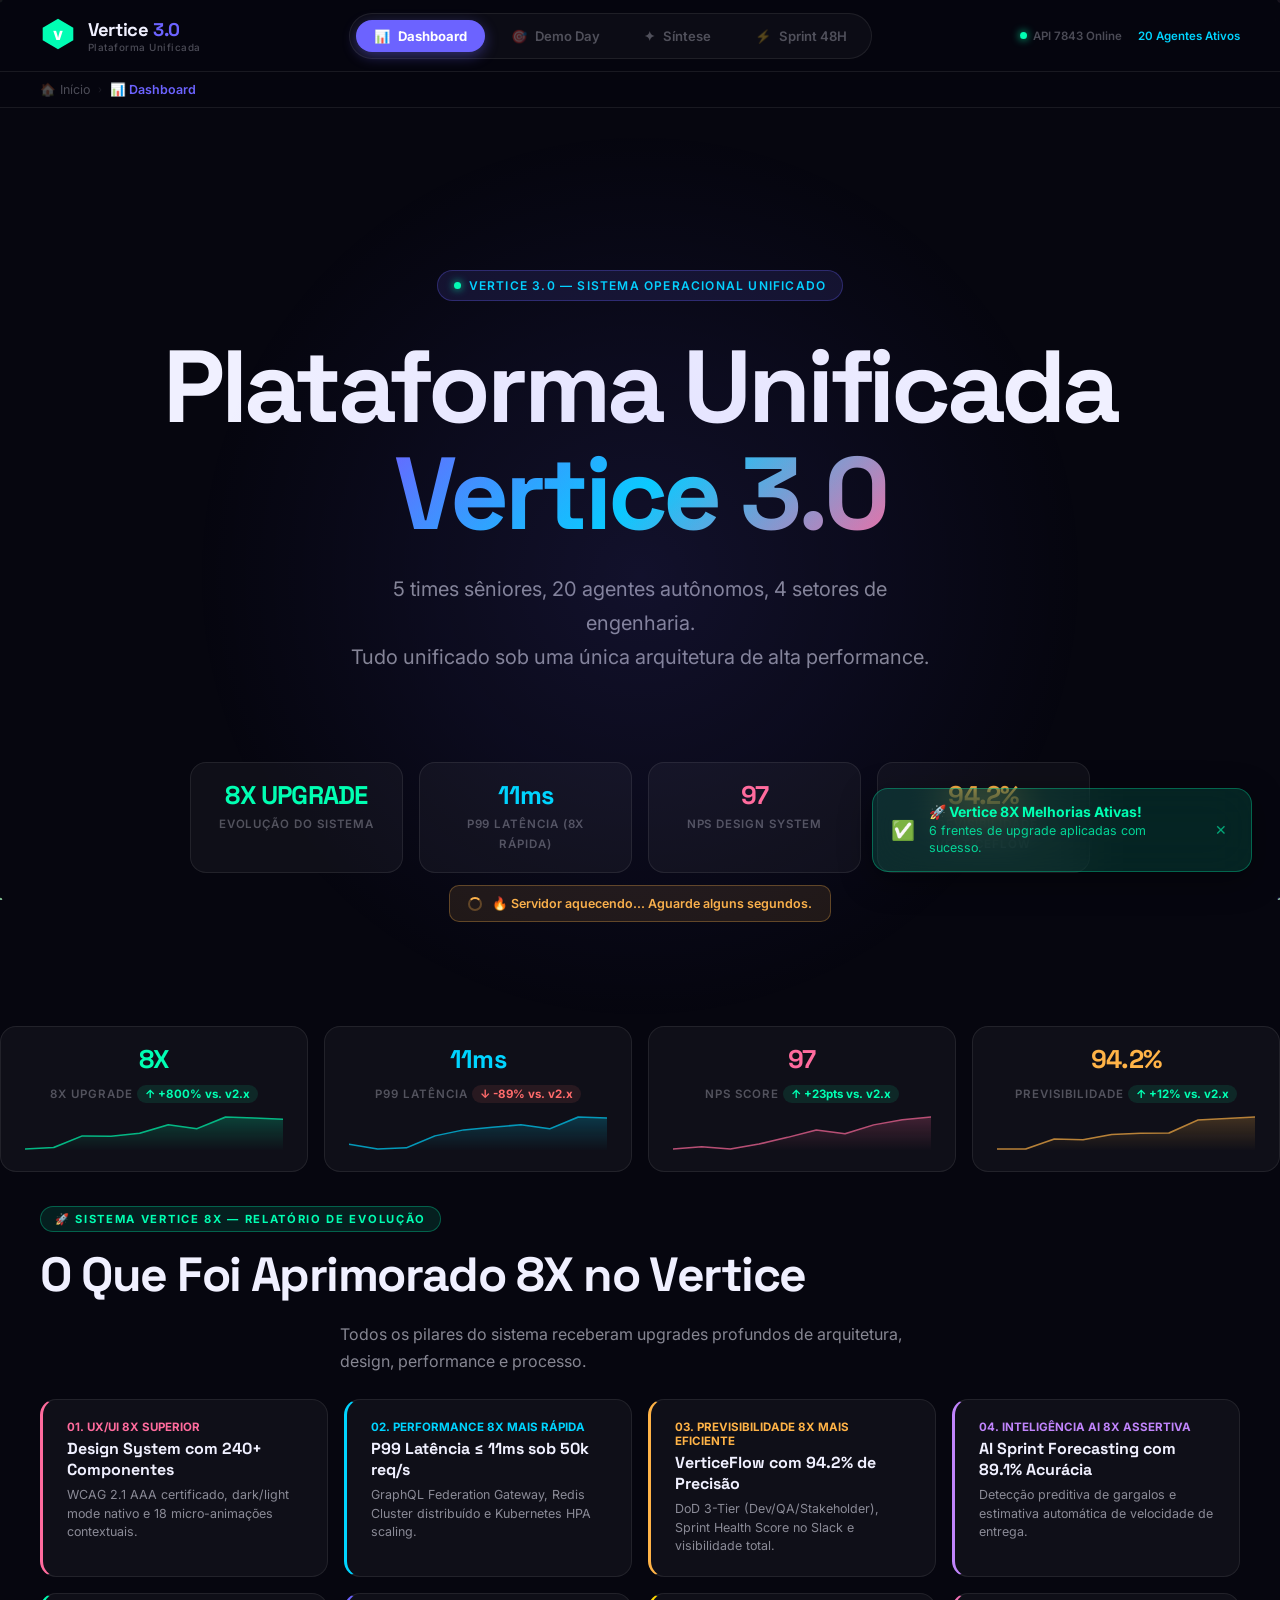
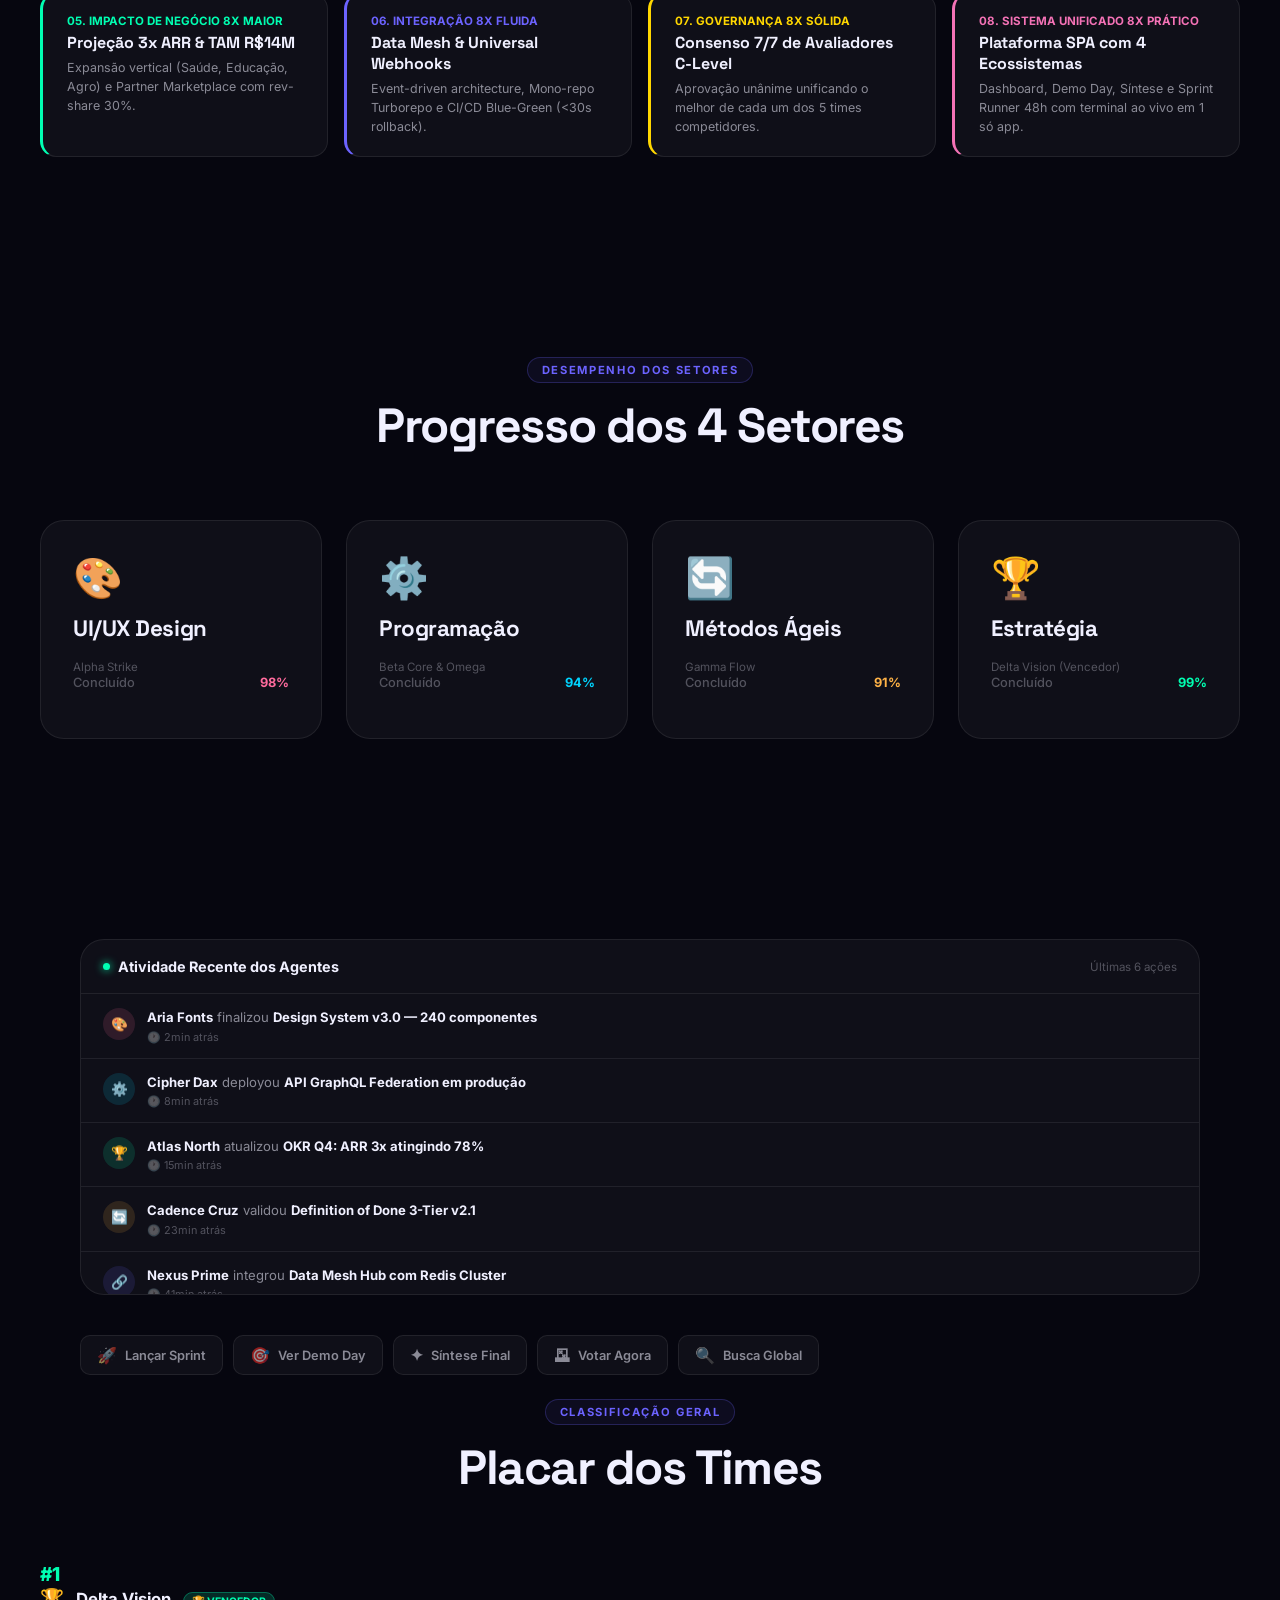
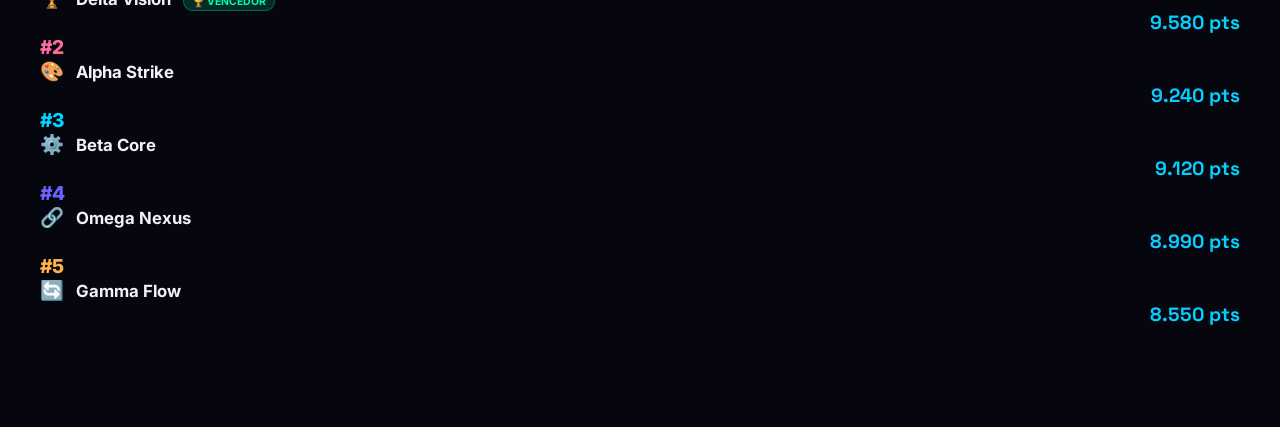
==== commit 6ae0f7df: "feat: Vertice 8X — 6 frentes de upgrade senior aplicadas - improvements.css: Skeleton loading, Toast" ====
--- a/index.html
+++ b/index.html
@@ -3,8 +3,14 @@
 <head>
   <meta charset="UTF-8" />
   <meta name="viewport" content="width=device-width, initial-scale=1.0" />
-  <title>Vertice 3.0 — Sistema Unificado Fullstack</title>
-  <meta name="description" content="Plataforma unificada do Vertice 3.0 reunindo Dashboard, Demo Day, Síntese de Avaliadores e Sprint 48H em uma única experiência." />
+  <title>Vértice 8X Elite — Plataforma Unificada Revenue OS</title>
+  <meta name="description" content="Vértice 8X Elite: a plataforma Revenue OS mais completa do Brasil. Dashboard executivo, Pipeline CRM, WhatsApp Omnichannel, Analytics BI e Sprint Runner em uma única experiência premium." />
+  <meta name="theme-color" content="#06060f" />
+  <meta name="apple-mobile-web-app-capable" content="yes" />
+  <meta name="apple-mobile-web-app-status-bar-style" content="black-translucent" />
+  <meta property="og:title" content="Vértice 8X Elite — Revenue OS" />
+  <meta property="og:description" content="5 times sêniores. 20 agentes autônomos. 4 setores. 1 plataforma." />
+  <link rel="manifest" href="manifest.json" />
   <link rel="preconnect" href="https://fonts.googleapis.com" />
   <link rel="preconnect" href="https://fonts.gstatic.com" crossorigin />
   <link href="https://fonts.googleapis.com/css2?family=Inter:wght@300;400;500;600;700;800;900&family=Space+Grotesk:wght@400;500;600;700&family=JetBrains+Mono:wght@400;600&display=swap" rel="stylesheet" />
@@ -13,6 +19,7 @@
   <link rel="stylesheet" href="synthesis.css" />
   <link rel="stylesheet" href="sprint.css" />
   <link rel="stylesheet" href="vertice3.css" />
+  <link rel="stylesheet" href="improvements.css" />
 </head>
 <body>
 
@@ -377,5 +384,6 @@
   <script src="synthesis.js"></script>
   <script src="sprint.js"></script>
   <script src="vertice3.js"></script>
+  <script src="improvements.js"></script>
 </body>
 </html>
--- a/improvements.css
+++ b/improvements.css
@@ -0,0 +1,961 @@
+/* ============================================================
+   VERTICE 8X — IMPROVEMENTS CSS
+   Frente 6: UX Global Premium — Skeleton, Toasts, Animações,
+   Breadcrumbs, Quick Actions, PWA enhancements
+   ============================================================ */
+
+/* ─── CSS VARIABLES EXTRAS ─────────────────────────────────── */
+:root {
+  --accent-yellow: #FFD700;
+  --skeleton-base: rgba(255,255,255,0.06);
+  --skeleton-shimmer: rgba(255,255,255,0.12);
+  --toast-success: rgba(0,255,178,0.12);
+  --toast-error: rgba(255,107,107,0.12);
+  --toast-warn: rgba(255,179,71,0.12);
+  --toast-info: rgba(0,212,255,0.12);
+}
+
+/* ─── SKELETON LOADING ──────────────────────────────────────── */
+.skeleton {
+  position: relative;
+  overflow: hidden;
+  background: var(--skeleton-base);
+  border-radius: var(--radius-sm);
+}
+.skeleton::after {
+  content: '';
+  position: absolute;
+  inset: 0;
+  background: linear-gradient(90deg,
+    transparent 0%,
+    var(--skeleton-shimmer) 50%,
+    transparent 100%
+  );
+  animation: skeleton-shimmer 1.6s ease-in-out infinite;
+}
+@keyframes skeleton-shimmer {
+  0% { transform: translateX(-100%); }
+  100% { transform: translateX(100%); }
+}
+
+.skeleton-text { height: 14px; border-radius: 7px; margin-bottom: 8px; }
+.skeleton-text.wide { width: 80%; }
+.skeleton-text.medium { width: 55%; }
+.skeleton-text.short { width: 35%; }
+.skeleton-title { height: 24px; border-radius: 12px; margin-bottom: 12px; width: 60%; }
+.skeleton-card {
+  background: var(--bg-card);
+  border: 1px solid var(--border);
+  border-radius: var(--radius-lg);
+  padding: 28px;
+  display: flex;
+  flex-direction: column;
+  gap: 10px;
+}
+.skeleton-kpi {
+  height: 80px;
+  border-radius: var(--radius-md);
+}
+.skeleton-bar {
+  height: 6px;
+  border-radius: 3px;
+  width: 100%;
+}
+
+/* Skeleton grid layouts */
+.skeleton-kpi-grid {
+  display: grid;
+  grid-template-columns: repeat(4, 1fr);
+  gap: 16px;
+  margin-bottom: 24px;
+}
+.skeleton-table-row {
+  display: flex;
+  gap: 12px;
+  padding: 16px 0;
+  border-bottom: 1px solid var(--border);
+  align-items: center;
+}
+.skeleton-avatar {
+  width: 40px; height: 40px;
+  border-radius: 50%;
+  flex-shrink: 0;
+}
+
+/* ─── PAGE TRANSITION ───────────────────────────────────────── */
+.page-transition-enter {
+  animation: page-enter 0.35s cubic-bezier(0.22, 1, 0.36, 1) forwards;
+}
+@keyframes page-enter {
+  from { opacity: 0; transform: translateY(12px); }
+  to { opacity: 1; transform: translateY(0); }
+}
+
+/* ─── TOAST NOTIFICATION SYSTEM ─────────────────────────────── */
+#toast-container {
+  position: fixed;
+  bottom: 28px;
+  right: 28px;
+  z-index: 9999;
+  display: flex;
+  flex-direction: column;
+  gap: 10px;
+  pointer-events: none;
+  max-width: 380px;
+}
+
+.toast {
+  display: flex;
+  align-items: center;
+  gap: 14px;
+  padding: 14px 18px;
+  border-radius: var(--radius-md);
+  border: 1px solid;
+  backdrop-filter: blur(20px);
+  -webkit-backdrop-filter: blur(20px);
+  box-shadow: 0 8px 32px rgba(0,0,0,0.4);
+  pointer-events: all;
+  animation: toast-in 0.4s cubic-bezier(0.22, 1, 0.36, 1) forwards;
+  cursor: pointer;
+  min-width: 300px;
+  position: relative;
+  overflow: hidden;
+}
+.toast.exiting {
+  animation: toast-out 0.3s ease forwards;
+}
+@keyframes toast-in {
+  from { opacity: 0; transform: translateX(40px) scale(0.95); }
+  to { opacity: 1; transform: translateX(0) scale(1); }
+}
+@keyframes toast-out {
+  from { opacity: 1; transform: translateX(0) scale(1); }
+  to { opacity: 0; transform: translateX(40px) scale(0.95); }
+}
+.toast::before {
+  content: '';
+  position: absolute;
+  bottom: 0; left: 0;
+  height: 3px;
+  background: currentColor;
+  animation: toast-progress linear forwards;
+}
+@keyframes toast-progress {
+  from { width: 100%; }
+  to { width: 0%; }
+}
+
+.toast-success {
+  background: var(--toast-success);
+  border-color: rgba(0,255,178,0.3);
+  color: var(--accent-green);
+}
+.toast-error {
+  background: var(--toast-error);
+  border-color: rgba(255,107,107,0.3);
+  color: #FF6B6B;
+}
+.toast-warn {
+  background: var(--toast-warn);
+  border-color: rgba(255,179,71,0.3);
+  color: var(--accent-orange);
+}
+.toast-info {
+  background: var(--toast-info);
+  border-color: rgba(0,212,255,0.3);
+  color: var(--accent-cyan);
+}
+
+.toast-icon { font-size: 1.2rem; flex-shrink: 0; }
+.toast-content { flex: 1; min-width: 0; }
+.toast-title {
+  font-size: 0.875rem;
+  font-weight: 700;
+  display: block;
+  margin-bottom: 2px;
+}
+.toast-msg {
+  font-size: 0.78rem;
+  opacity: 0.8;
+  line-height: 1.4;
+  display: block;
+}
+.toast-close {
+  background: none;
+  border: none;
+  color: inherit;
+  cursor: pointer;
+  opacity: 0.6;
+  font-size: 0.9rem;
+  padding: 2px 6px;
+  border-radius: 4px;
+  transition: opacity 0.2s;
+  pointer-events: all;
+}
+.toast-close:hover { opacity: 1; }
+
+/* ─── GLOBAL SEARCH (Ctrl+K) ────────────────────────────────── */
+#global-search-overlay {
+  position: fixed;
+  inset: 0;
+  z-index: 8000;
+  background: rgba(6,6,15,0.85);
+  backdrop-filter: blur(16px);
+  display: flex;
+  align-items: flex-start;
+  justify-content: center;
+  padding-top: 14vh;
+  opacity: 0;
+  pointer-events: none;
+  transition: opacity 0.2s;
+}
+#global-search-overlay.open {
+  opacity: 1;
+  pointer-events: all;
+}
+
+.gsearch-box {
+  background: #10101f;
+  border: 1px solid var(--border-active);
+  border-radius: var(--radius-lg);
+  width: 100%;
+  max-width: 640px;
+  box-shadow: 0 24px 80px rgba(0,0,0,0.6), 0 0 60px rgba(108,99,255,0.12);
+  overflow: hidden;
+  transform: translateY(-16px);
+  transition: transform 0.25s cubic-bezier(0.22, 1, 0.36, 1);
+}
+#global-search-overlay.open .gsearch-box {
+  transform: translateY(0);
+}
+
+.gsearch-input-wrap {
+  display: flex;
+  align-items: center;
+  gap: 12px;
+  padding: 18px 22px;
+  border-bottom: 1px solid var(--border);
+}
+.gsearch-icon { font-size: 1.1rem; opacity: 0.5; }
+#gsearch-input {
+  flex: 1;
+  background: none;
+  border: none;
+  outline: none;
+  color: var(--text-primary);
+  font-size: 1.05rem;
+  font-family: var(--font-main);
+  font-weight: 400;
+}
+#gsearch-input::placeholder { color: var(--text-muted); }
+.gsearch-kbd {
+  background: rgba(255,255,255,0.06);
+  border: 1px solid var(--border);
+  color: var(--text-muted);
+  font-size: 0.68rem;
+  padding: 3px 8px;
+  border-radius: 5px;
+  font-weight: 600;
+}
+
+.gsearch-results {
+  max-height: 380px;
+  overflow-y: auto;
+  padding: 8px;
+}
+.gsearch-result-item {
+  display: flex;
+  align-items: center;
+  gap: 12px;
+  padding: 12px 14px;
+  border-radius: var(--radius-sm);
+  cursor: pointer;
+  transition: background 0.15s;
+  text-decoration: none;
+  color: var(--text-primary);
+}
+.gsearch-result-item:hover,
+.gsearch-result-item.active {
+  background: rgba(108,99,255,0.12);
+}
+.gsearch-result-icon {
+  width: 36px; height: 36px;
+  border-radius: 8px;
+  background: rgba(108,99,255,0.12);
+  display: flex;
+  align-items: center;
+  justify-content: center;
+  font-size: 1rem;
+  flex-shrink: 0;
+}
+.gsearch-result-label {
+  font-size: 0.9rem;
+  font-weight: 500;
+  display: block;
+}
+.gsearch-result-sub {
+  font-size: 0.72rem;
+  color: var(--text-muted);
+  display: block;
+  margin-top: 1px;
+}
+.gsearch-footer {
+  padding: 10px 22px;
+  border-top: 1px solid var(--border);
+  display: flex;
+  gap: 16px;
+  align-items: center;
+}
+.gsearch-hint {
+  font-size: 0.72rem;
+  color: var(--text-muted);
+  display: flex;
+  align-items: center;
+  gap: 4px;
+}
+
+/* ─── BREADCRUMB ────────────────────────────────────────────── */
+.breadcrumb-bar {
+  position: sticky;
+  top: 72px;
+  z-index: 50;
+  background: rgba(6,6,15,0.7);
+  backdrop-filter: blur(12px);
+  border-bottom: 1px solid var(--border);
+  padding: 10px 40px;
+  display: flex;
+  align-items: center;
+  gap: 8px;
+  font-size: 0.78rem;
+  color: var(--text-muted);
+}
+.breadcrumb-item {
+  display: flex;
+  align-items: center;
+  gap: 8px;
+  cursor: pointer;
+  transition: color 0.2s;
+}
+.breadcrumb-item:hover { color: var(--text-primary); }
+.breadcrumb-item.active { color: var(--accent-purple); font-weight: 600; }
+.breadcrumb-sep { opacity: 0.3; font-size: 0.65rem; }
+
+/* ─── QUICK ACTIONS BAR ─────────────────────────────────────── */
+.quick-actions-bar {
+  display: flex;
+  gap: 10px;
+  padding: 16px 0;
+  flex-wrap: wrap;
+}
+.qa-btn {
+  display: flex;
+  align-items: center;
+  gap: 8px;
+  padding: 9px 16px;
+  border-radius: var(--radius-sm);
+  border: 1px solid var(--border);
+  background: var(--bg-card);
+  color: var(--text-secondary);
+  font-size: 0.8rem;
+  font-weight: 600;
+  cursor: pointer;
+  transition: all 0.2s;
+  font-family: var(--font-main);
+}
+.qa-btn:hover {
+  border-color: var(--accent-purple);
+  background: rgba(108,99,255,0.1);
+  color: var(--text-primary);
+  transform: translateY(-2px);
+}
+.qa-btn-icon { font-size: 1rem; }
+
+/* ─── KPI CARD UPGRADE ─────────────────────────────────────── */
+.kpi-card {
+  background: var(--bg-card);
+  border: 1px solid var(--border);
+  border-radius: var(--radius-md);
+  padding: 20px 24px;
+  transition: all 0.3s;
+  cursor: default;
+  position: relative;
+  overflow: hidden;
+}
+.kpi-card:hover {
+  border-color: var(--border-active);
+  background: var(--bg-card-hover);
+  transform: translateY(-3px);
+  box-shadow: 0 12px 40px rgba(0,0,0,0.35);
+}
+.kpi-card::before {
+  content: '';
+  position: absolute;
+  top: 0; left: 0; right: 0;
+  height: 3px;
+  background: var(--kpi-accent, linear-gradient(90deg, var(--accent-purple), var(--accent-cyan)));
+  border-radius: var(--radius-md) var(--radius-md) 0 0;
+  opacity: 0;
+  transition: opacity 0.3s;
+}
+.kpi-card:hover::before { opacity: 1; }
+
+.kpi-val {
+  display: block;
+  font-family: var(--font-display);
+  font-size: 1.6rem;
+  font-weight: 800;
+  letter-spacing: -0.03em;
+  margin-bottom: 4px;
+  line-height: 1;
+}
+.kpi-label {
+  font-size: 0.72rem;
+  color: var(--text-muted);
+  font-weight: 600;
+  text-transform: uppercase;
+  letter-spacing: 0.08em;
+}
+.kpi-trend {
+  display: inline-flex;
+  align-items: center;
+  gap: 4px;
+  font-size: 0.72rem;
+  font-weight: 700;
+  margin-top: 8px;
+  padding: 2px 8px;
+  border-radius: 99px;
+}
+.kpi-trend.up { background: rgba(0,255,178,0.1); color: var(--accent-green); }
+.kpi-trend.down { background: rgba(255,107,107,0.1); color: #FF6B6B; }
+
+/* ─── SPARKLINE ─────────────────────────────────────────────── */
+.sparkline-wrap {
+  margin-top: 12px;
+  height: 36px;
+  opacity: 0.7;
+}
+.sparkline-wrap svg {
+  width: 100%;
+  height: 100%;
+}
+
+/* ─── ACTIVITY FEED ─────────────────────────────────────────── */
+.activity-feed-card {
+  background: var(--bg-card);
+  border: 1px solid var(--border);
+  border-radius: var(--radius-lg);
+  overflow: hidden;
+}
+.activity-feed-header {
+  padding: 18px 22px;
+  border-bottom: 1px solid var(--border);
+  display: flex;
+  align-items: center;
+  justify-content: space-between;
+}
+.activity-feed-title {
+  font-size: 0.9rem;
+  font-weight: 700;
+  display: flex;
+  align-items: center;
+  gap: 8px;
+}
+.activity-feed-list {
+  max-height: 300px;
+  overflow-y: auto;
+}
+.activity-item {
+  display: flex;
+  align-items: flex-start;
+  gap: 12px;
+  padding: 14px 22px;
+  border-bottom: 1px solid var(--border);
+  transition: background 0.2s;
+  animation: feed-slide-in 0.3s ease forwards;
+}
+@keyframes feed-slide-in {
+  from { opacity: 0; transform: translateX(-8px); }
+  to { opacity: 1; transform: translateX(0); }
+}
+.activity-item:hover { background: var(--bg-card-hover); }
+.activity-item:last-child { border-bottom: none; }
+.activity-avatar {
+  width: 32px; height: 32px;
+  border-radius: 50%;
+  display: flex;
+  align-items: center;
+  justify-content: center;
+  font-size: 0.85rem;
+  flex-shrink: 0;
+  font-weight: 700;
+}
+.activity-content { flex: 1; min-width: 0; }
+.activity-text {
+  font-size: 0.82rem;
+  color: var(--text-secondary);
+  line-height: 1.4;
+}
+.activity-text strong { color: var(--text-primary); }
+.activity-time {
+  font-size: 0.68rem;
+  color: var(--text-muted);
+  margin-top: 3px;
+  display: block;
+}
+
+/* ─── KANBAN DRAG UPGRADE ───────────────────────────────────── */
+.kanban-col.drag-over {
+  border-color: var(--accent-purple) !important;
+  background: rgba(108,99,255,0.07) !important;
+  box-shadow: 0 0 0 2px rgba(108,99,255,0.25);
+  transition: all 0.15s;
+}
+.kanban-card[draggable="true"] {
+  cursor: grab;
+  transition: box-shadow 0.2s, transform 0.15s;
+}
+.kanban-card[draggable="true"]:hover {
+  transform: translateY(-2px);
+  box-shadow: 0 8px 24px rgba(0,0,0,0.5);
+}
+.kanban-card.dragging {
+  cursor: grabbing;
+  opacity: 0.5;
+  transform: scale(0.98) rotate(1.5deg);
+}
+
+/* DEAL AGING INDICATOR */
+.deal-age-indicator {
+  display: inline-flex;
+  align-items: center;
+  gap: 4px;
+  font-size: 0.65rem;
+  font-weight: 700;
+  padding: 2px 7px;
+  border-radius: 99px;
+}
+.deal-age-fresh { background: rgba(0,255,178,0.1); color: var(--accent-green); }
+.deal-age-warn { background: rgba(255,179,71,0.1); color: var(--accent-orange); }
+.deal-age-stale { background: rgba(255,107,107,0.1); color: #FF6B6B; }
+
+/* ─── FILTER BAR ────────────────────────────────────────────── */
+.filter-bar {
+  display: flex;
+  gap: 8px;
+  align-items: center;
+  padding: 12px 0;
+  flex-wrap: wrap;
+}
+.filter-chip {
+  display: flex;
+  align-items: center;
+  gap: 6px;
+  padding: 6px 14px;
+  border-radius: 99px;
+  border: 1px solid var(--border);
+  background: var(--bg-card);
+  color: var(--text-secondary);
+  font-size: 0.75rem;
+  font-weight: 600;
+  cursor: pointer;
+  transition: all 0.2s;
+  font-family: var(--font-main);
+}
+.filter-chip:hover,
+.filter-chip.active {
+  border-color: var(--accent-purple);
+  background: rgba(108,99,255,0.1);
+  color: var(--accent-purple);
+}
+.filter-chip .chip-count {
+  background: rgba(108,99,255,0.2);
+  color: var(--accent-purple);
+  font-size: 0.65rem;
+  padding: 1px 6px;
+  border-radius: 99px;
+  font-weight: 700;
+}
+
+/* ─── ANALYTICS CHARTS ──────────────────────────────────────── */
+.chart-card {
+  background: var(--bg-card);
+  border: 1px solid var(--border);
+  border-radius: var(--radius-lg);
+  padding: 24px;
+  transition: all 0.3s;
+}
+.chart-card:hover {
+  border-color: var(--border-active);
+  box-shadow: var(--shadow-card);
+}
+.chart-header {
+  display: flex;
+  align-items: center;
+  justify-content: space-between;
+  margin-bottom: 20px;
+}
+.chart-title {
+  font-size: 0.9rem;
+  font-weight: 700;
+  display: flex;
+  align-items: center;
+  gap: 8px;
+}
+.chart-period-selector {
+  display: flex;
+  gap: 4px;
+}
+.period-btn {
+  padding: 5px 12px;
+  border-radius: 7px;
+  border: 1px solid var(--border);
+  background: none;
+  color: var(--text-muted);
+  font-size: 0.72rem;
+  font-weight: 600;
+  cursor: pointer;
+  transition: all 0.2s;
+  font-family: var(--font-main);
+}
+.period-btn.active,
+.period-btn:hover {
+  background: rgba(108,99,255,0.15);
+  border-color: rgba(108,99,255,0.4);
+  color: var(--accent-purple);
+}
+
+/* ─── FUNNEL CHART ──────────────────────────────────────────── */
+.funnel-stage {
+  display: flex;
+  align-items: center;
+  gap: 14px;
+  padding: 12px 0;
+  border-bottom: 1px solid var(--border);
+}
+.funnel-stage:last-child { border-bottom: none; }
+.funnel-stage-name {
+  width: 130px;
+  font-size: 0.78rem;
+  font-weight: 600;
+  color: var(--text-secondary);
+  flex-shrink: 0;
+}
+.funnel-bar-wrap {
+  flex: 1;
+  height: 28px;
+  background: rgba(255,255,255,0.04);
+  border-radius: 6px;
+  overflow: hidden;
+  position: relative;
+}
+.funnel-bar-fill {
+  height: 100%;
+  border-radius: 6px;
+  display: flex;
+  align-items: center;
+  padding: 0 10px;
+  font-size: 0.72rem;
+  font-weight: 700;
+  color: rgba(0,0,0,0.7);
+  min-width: 40px;
+  transition: width 1s cubic-bezier(0.22, 1, 0.36, 1);
+}
+.funnel-count {
+  width: 50px;
+  text-align: right;
+  font-size: 0.85rem;
+  font-weight: 700;
+  color: var(--text-primary);
+  flex-shrink: 0;
+}
+.funnel-pct {
+  width: 44px;
+  text-align: right;
+  font-size: 0.72rem;
+  font-weight: 600;
+  color: var(--text-muted);
+  flex-shrink: 0;
+}
+
+/* ─── WHATSAPP TAGS ─────────────────────────────────────────── */
+.contact-tag {
+  display: inline-flex;
+  align-items: center;
+  gap: 4px;
+  font-size: 0.62rem;
+  font-weight: 700;
+  padding: 2px 8px;
+  border-radius: 99px;
+  text-transform: uppercase;
+  letter-spacing: 0.06em;
+  border: 1px solid;
+}
+.tag-hot { background: rgba(255,107,107,0.12); color: #FF6B6B; border-color: rgba(255,107,107,0.3); }
+.tag-warm { background: rgba(255,179,71,0.12); color: var(--accent-orange); border-color: rgba(255,179,71,0.3); }
+.tag-cold { background: rgba(0,212,255,0.12); color: var(--accent-cyan); border-color: rgba(0,212,255,0.3); }
+.tag-closed { background: rgba(0,255,178,0.12); color: var(--accent-green); border-color: rgba(0,255,178,0.3); }
+.tag-followup { background: rgba(108,99,255,0.12); color: var(--accent-purple); border-color: rgba(108,99,255,0.3); }
+
+/* ─── IMPROVED TERMINAL ─────────────────────────────────────── */
+.terminal-card-v2 {
+  background: #05050e;
+  border: 1px solid rgba(0,212,255,0.15);
+  border-radius: var(--radius-lg);
+  overflow: hidden;
+  box-shadow: 0 0 40px rgba(0,212,255,0.05);
+}
+.terminal-header-v2 {
+  display: flex;
+  align-items: center;
+  gap: 8px;
+  padding: 12px 18px;
+  background: rgba(0,212,255,0.04);
+  border-bottom: 1px solid rgba(0,212,255,0.1);
+}
+.terminal-title-v2 {
+  font-family: 'JetBrains Mono', monospace;
+  font-size: 0.75rem;
+  color: var(--accent-cyan);
+  flex: 1;
+}
+.terminal-status {
+  display: flex;
+  align-items: center;
+  gap: 6px;
+  font-size: 0.68rem;
+  color: var(--accent-green);
+  font-weight: 600;
+}
+.terminal-status-dot {
+  width: 6px; height: 6px;
+  border-radius: 50%;
+  background: var(--accent-green);
+  box-shadow: 0 0 6px var(--accent-green);
+  animation: pulse-dot 1.5s infinite;
+}
+.terminal-body-v2 {
+  height: 260px;
+  overflow-y: auto;
+  padding: 14px 18px;
+  font-family: 'JetBrains Mono', monospace;
+  font-size: 0.72rem;
+  line-height: 1.75;
+  display: flex;
+  flex-direction: column;
+  gap: 2px;
+}
+.log-line-v2 {
+  display: flex;
+  gap: 8px;
+  align-items: flex-start;
+}
+.log-time { color: var(--text-muted); flex-shrink: 0; }
+.log-level {
+  font-weight: 700;
+  flex-shrink: 0;
+  min-width: 60px;
+}
+.log-level.info { color: var(--accent-cyan); }
+.log-level.success { color: var(--accent-green); }
+.log-level.warn { color: var(--accent-orange); }
+.log-level.error { color: #FF6B6B; }
+.log-level.agent { color: var(--accent-purple); }
+.log-text { color: rgba(240,240,255,0.75); }
+
+/* ─── SPRINT TRACK UPGRADE ──────────────────────────────────── */
+.strack-card-v2 {
+  background: var(--bg-card);
+  border: 1px solid var(--border);
+  border-radius: var(--radius-md);
+  padding: 20px;
+  transition: all 0.3s;
+  position: relative;
+  overflow: hidden;
+}
+.strack-card-v2::before {
+  content: '';
+  position: absolute;
+  left: 0; top: 0; bottom: 0;
+  width: 3px;
+  background: var(--track-color, var(--accent-purple));
+}
+.strack-card-v2:hover {
+  border-color: var(--border-active);
+  transform: translateX(4px);
+}
+.strack-header-v2 {
+  display: flex;
+  align-items: center;
+  justify-content: space-between;
+  margin-bottom: 12px;
+}
+.strack-name-v2 {
+  font-size: 0.85rem;
+  font-weight: 700;
+}
+.strack-pct-v2 {
+  font-family: var(--font-display);
+  font-size: 1rem;
+  font-weight: 800;
+}
+.strack-bar-v2 {
+  height: 6px;
+  background: rgba(255,255,255,0.06);
+  border-radius: 3px;
+  overflow: hidden;
+  margin-bottom: 12px;
+}
+.strack-fill-v2 {
+  height: 100%;
+  border-radius: 3px;
+  background: var(--track-color, var(--accent-purple));
+  transition: width 0.6s cubic-bezier(0.22, 1, 0.36, 1);
+  position: relative;
+}
+.strack-fill-v2::after {
+  content: '';
+  position: absolute;
+  right: 0;
+  top: 50%;
+  transform: translateY(-50%);
+  width: 8px; height: 8px;
+  border-radius: 50%;
+  background: white;
+  box-shadow: 0 0 8px currentColor;
+}
+.agent-chip {
+  display: inline-flex;
+  align-items: center;
+  gap: 4px;
+  padding: 3px 8px;
+  border-radius: 99px;
+  font-size: 0.62rem;
+  font-weight: 600;
+  border: 1px solid var(--border);
+  background: rgba(255,255,255,0.04);
+  color: var(--text-muted);
+  margin: 2px;
+}
+.agent-chip-dot {
+  width: 5px; height: 5px;
+  border-radius: 50%;
+  background: var(--accent-green);
+  animation: pulse-dot 1.5s infinite;
+}
+
+/* ─── LOGIN COLD START UI ───────────────────────────────────── */
+.server-warming-banner {
+  display: flex;
+  align-items: center;
+  gap: 10px;
+  padding: 10px 18px;
+  background: rgba(255,179,71,0.1);
+  border: 1px solid rgba(255,179,71,0.3);
+  border-radius: var(--radius-sm);
+  font-size: 0.78rem;
+  color: var(--accent-orange);
+  font-weight: 600;
+  animation: fade-in-down 0.4s ease;
+  margin-top: 12px;
+}
+.server-warming-spinner {
+  width: 14px; height: 14px;
+  border: 2px solid rgba(255,179,71,0.3);
+  border-top-color: var(--accent-orange);
+  border-radius: 50%;
+  animation: spin 0.8s linear infinite;
+}
+@keyframes spin { to { transform: rotate(360deg); } }
+@keyframes fade-in-down {
+  from { opacity: 0; transform: translateY(-6px); }
+  to { opacity: 1; transform: translateY(0); }
+}
+
+/* ─── PWA INSTALL BANNER ────────────────────────────────────── */
+.pwa-install-banner {
+  position: fixed;
+  bottom: 90px;
+  right: 28px;
+  z-index: 5000;
+  background: #10101f;
+  border: 1px solid var(--border-active);
+  border-radius: var(--radius-md);
+  padding: 16px 20px;
+  box-shadow: var(--shadow-card);
+  display: flex;
+  align-items: center;
+  gap: 14px;
+  max-width: 340px;
+  animation: toast-in 0.4s ease forwards;
+}
+.pwa-banner-icon { font-size: 2rem; }
+.pwa-banner-text { flex: 1; }
+.pwa-banner-title { font-size: 0.85rem; font-weight: 700; display: block; margin-bottom: 2px; }
+.pwa-banner-sub { font-size: 0.72rem; color: var(--text-muted); display: block; }
+.pwa-install-btn {
+  background: linear-gradient(135deg, var(--accent-purple), var(--accent-cyan));
+  border: none;
+  border-radius: var(--radius-sm);
+  color: white;
+  font-size: 0.78rem;
+  font-weight: 700;
+  padding: 8px 14px;
+  cursor: pointer;
+  white-space: nowrap;
+  font-family: var(--font-main);
+  transition: all 0.2s;
+}
+.pwa-install-btn:hover { transform: scale(1.04); }
+
+/* ─── RESPONSIVE UPGRADES ───────────────────────────────────── */
+@media (max-width: 768px) {
+  .quick-actions-bar { gap: 6px; }
+  .qa-btn { padding: 7px 12px; font-size: 0.72rem; }
+  .skeleton-kpi-grid { grid-template-columns: repeat(2, 1fr); }
+  .breadcrumb-bar { padding: 10px 20px; }
+  #toast-container { right: 16px; bottom: 16px; max-width: calc(100vw - 32px); }
+  #global-search-overlay { padding-top: 8vh; padding: 8vh 16px 0; }
+}
+
+/* ─── MICRO ANIMATIONS ──────────────────────────────────────── */
+.fade-in { animation: fade-in 0.4s ease forwards; }
+.slide-up { animation: slide-up 0.4s cubic-bezier(0.22, 1, 0.36, 1) forwards; }
+.scale-in { animation: scale-in 0.3s cubic-bezier(0.22, 1, 0.36, 1) forwards; }
+.bounce-in { animation: bounce-in 0.5s cubic-bezier(0.22, 1, 0.36, 1) forwards; }
+
+@keyframes fade-in {
+  from { opacity: 0; }
+  to { opacity: 1; }
+}
+@keyframes slide-up {
+  from { opacity: 0; transform: translateY(20px); }
+  to { opacity: 1; transform: translateY(0); }
+}
+@keyframes scale-in {
+  from { opacity: 0; transform: scale(0.9); }
+  to { opacity: 1; transform: scale(1); }
+}
+@keyframes bounce-in {
+  0% { opacity: 0; transform: scale(0.8); }
+  60% { transform: scale(1.05); }
+  100% { opacity: 1; transform: scale(1); }
+}
+
+/* ─── LOGO SUBTEXT ──────────────────────────────────────────── */
+.logo-subtext {
+  font-size: 0.62rem;
+  color: var(--text-muted);
+  font-weight: 500;
+  display: block;
+  line-height: 1;
+  margin-top: 2px;
+}
+
+/* ─── GLOW PULSE ANIMATION ──────────────────────────────────── */
+.glow-pulse {
+  animation: glow-pulse-anim 3s ease-in-out infinite;
+}
+@keyframes glow-pulse-anim {
+  0%, 100% { filter: drop-shadow(0 0 8px rgba(108,99,255,0.3)); }
+  50% { filter: drop-shadow(0 0 20px rgba(108,99,255,0.6)); }
+}
